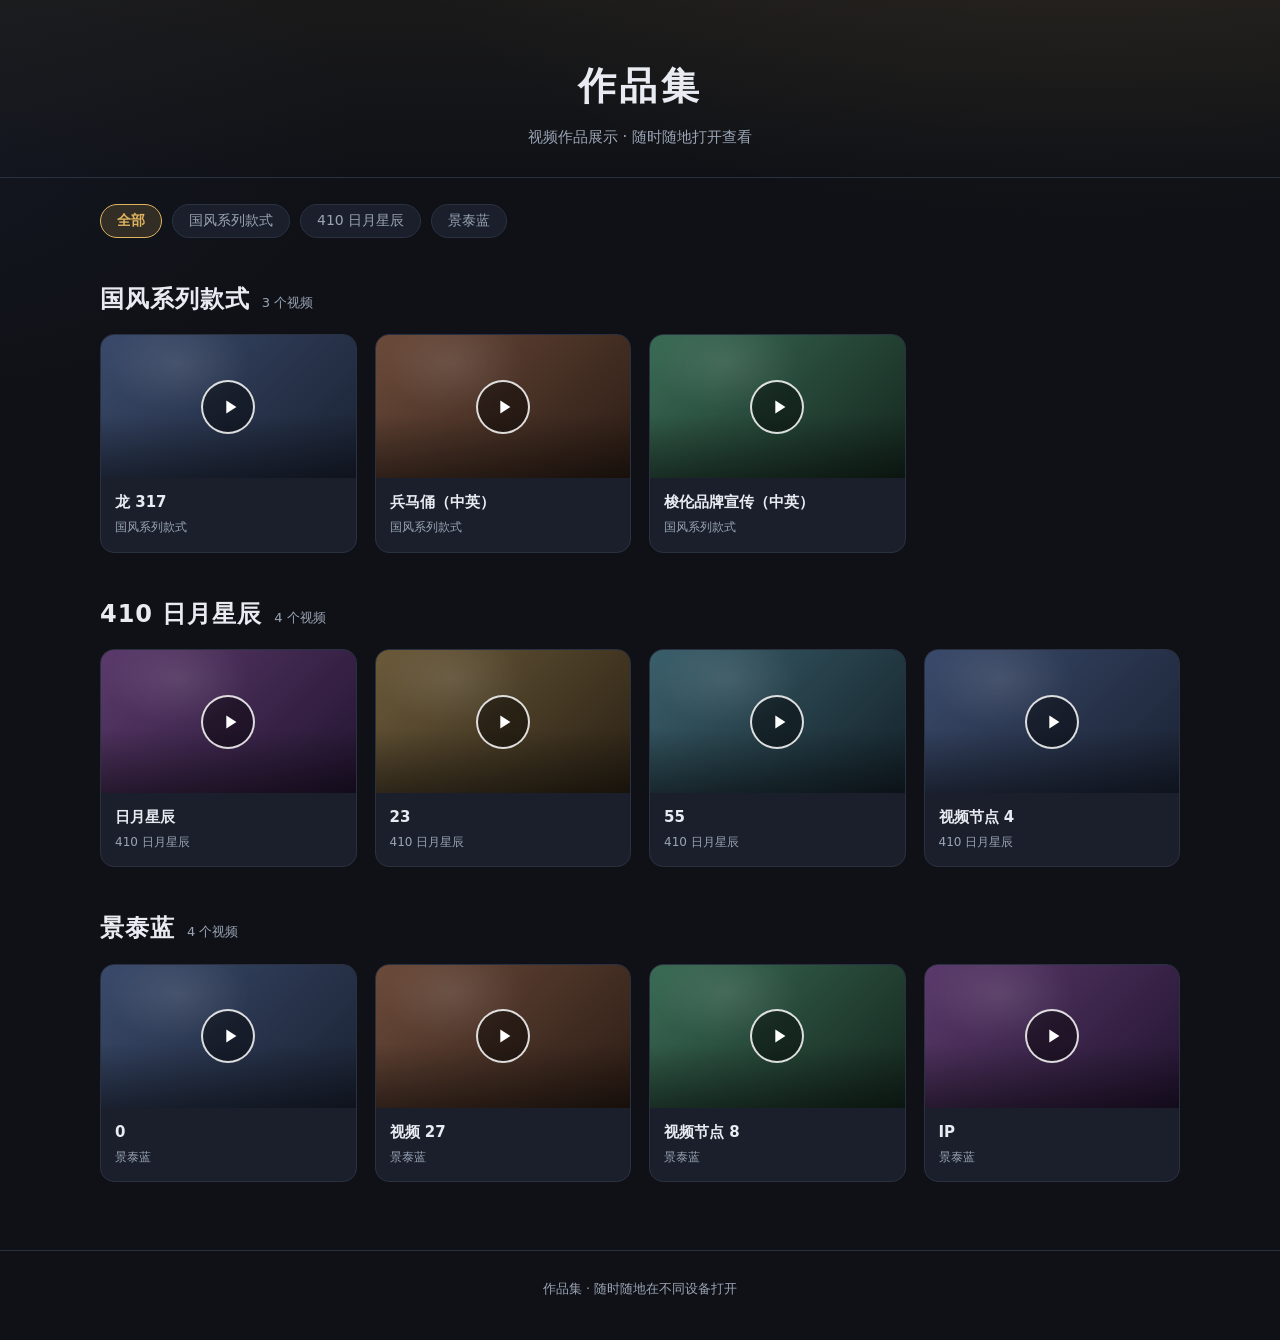
==== index.html @ d2e2b77e "初始化视频作品集网站：GitHub Pages + 腾讯云 COS 直链" ====
<!DOCTYPE html>
<html lang="zh-CN">
<head>
  <meta charset="UTF-8">
  <meta name="viewport" content="width=device-width, initial-scale=1.0">
  <title>作品集</title>
  <meta name="description" content="视频作品集，随时随地在不同设备打开查看">
  <link rel="stylesheet" href="css/style.css">
</head>
<body>
  <header class="site-header">
    <div class="container">
      <h1 class="site-title" id="site-title">作品集</h1>
      <p class="site-subtitle" id="site-subtitle">视频作品展示</p>
    </div>
  </header>

  <nav class="filter-bar" id="filter-bar" aria-label="项目筛选"></nav>

  <main class="container" id="app">
    <p class="loading" id="loading">加载中…</p>
    <p class="error" id="error" hidden>数据加载失败，请稍后刷新重试。</p>
  </main>

  <footer class="site-footer">
    <div class="container">作品集 · 随时随地在不同设备打开</div>
  </footer>

  <div class="modal" id="video-modal" hidden>
    <div class="modal-backdrop" id="modal-backdrop"></div>
    <div class="modal-box" role="dialog" aria-modal="true" aria-label="视频播放">
      <button class="modal-close" id="modal-close" aria-label="关闭" type="button">&times;</button>
      <h2 class="modal-title" id="modal-title"></h2>
      <div class="modal-video-wrap">
        <video id="modal-video" controls playsinline preload="metadata"></video>
        <p class="modal-error" id="modal-error" hidden>视频加载失败，请检查链接或稍后重试。</p>
      </div>
    </div>
  </div>

  <script src="js/app.js"></script>
</body>
</html>
---- css/style.css ----
/* ===== 基础 ===== */
* { box-sizing: border-box; margin: 0; padding: 0; }

:root {
  --bg: #0f1116;
  --bg-soft: #151923;
  --card: #1a1f2b;
  --card-hover: #212838;
  --border: #2a3242;
  --text: #e8ebf1;
  --text-dim: #9aa4b5;
  --accent: #e0b45f;
  --accent-soft: rgba(224, 180, 95, 0.16);
  --radius: 14px;
  --shadow: 0 10px 30px rgba(0, 0, 0, 0.35);
}

html { -webkit-text-size-adjust: 100%; }

body {
  font-family: "PingFang SC", "Hiragino Sans GB", "Microsoft YaHei", "Segoe UI", system-ui, -apple-system, sans-serif;
  background:
    radial-gradient(1200px 600px at 85% -10%, rgba(224, 180, 95, 0.08), transparent 60%),
    radial-gradient(900px 500px at -10% 10%, rgba(90, 120, 200, 0.06), transparent 55%),
    var(--bg);
  color: var(--text);
  min-height: 100vh;
  line-height: 1.6;
}

.container { max-width: 1120px; margin: 0 auto; padding: 0 20px; }

/* ===== 头部 ===== */
.site-header {
  padding: 56px 0 28px;
  text-align: center;
  border-bottom: 1px solid var(--border);
  background: linear-gradient(180deg, rgba(224, 180, 95, 0.05), transparent);
}

.site-title {
  font-size: clamp(26px, 5vw, 38px);
  font-weight: 700;
  letter-spacing: 0.08em;
}

.site-subtitle {
  margin-top: 8px;
  color: var(--text-dim);
  font-size: 15px;
}

/* ===== 筛选栏 ===== */
.filter-bar {
  max-width: 1120px;
  margin: 26px auto 8px;
  padding: 0 20px;
  display: flex;
  flex-wrap: wrap;
  gap: 10px;
}

.chip {
  appearance: none;
  border: 1px solid var(--border);
  background: var(--card);
  color: var(--text-dim);
  font-size: 14px;
  padding: 7px 16px;
  border-radius: 999px;
  cursor: pointer;
  transition: all 0.18s ease;
  font-family: inherit;
}

.chip:hover { border-color: var(--accent); color: var(--text); }

.chip.active {
  background: var(--accent-soft);
  border-color: var(--accent);
  color: var(--accent);
  font-weight: 600;
}

/* ===== 项目区块 ===== */
.project-section { padding: 34px 0 8px; }

.project-head {
  display: flex;
  align-items: baseline;
  gap: 12px;
  margin-bottom: 16px;
}

.project-name {
  font-size: clamp(19px, 3.4vw, 24px);
  font-weight: 700;
  letter-spacing: 0.04em;
}

.project-count { color: var(--text-dim); font-size: 13px; }

/* ===== 视频卡片网格 ===== */
.video-grid {
  display: grid;
  grid-template-columns: repeat(auto-fill, minmax(240px, 1fr));
  gap: 18px;
}

.video-card {
  background: var(--card);
  border: 1px solid var(--border);
  border-radius: var(--radius);
  overflow: hidden;
  cursor: pointer;
  transition: transform 0.18s ease, border-color 0.18s ease, box-shadow 0.18s ease;
}

.video-card:hover {
  transform: translateY(-4px);
  border-color: var(--accent);
  box-shadow: var(--shadow);
}

.video-thumb {
  position: relative;
  aspect-ratio: 16 / 9;
  display: flex;
  align-items: center;
  justify-content: center;
  background:
    radial-gradient(120px 80px at 30% 20%, rgba(255, 255, 255, 0.10), transparent 60%),
    linear-gradient(135deg, var(--grad-a, #263044), var(--grad-b, #141926));
  overflow: hidden;
}

.video-thumb::after {
  content: "";
  position: absolute;
  inset: 0;
  background: linear-gradient(180deg, transparent 55%, rgba(0, 0, 0, 0.45));
}

.play-icon {
  width: 54px;
  height: 54px;
  border-radius: 50%;
  background: rgba(0, 0, 0, 0.45);
  border: 2px solid rgba(255, 255, 255, 0.85);
  display: flex;
  align-items: center;
  justify-content: center;
  transition: transform 0.18s ease, background 0.18s ease;
  z-index: 1;
}

.video-card:hover .play-icon {
  transform: scale(1.1);
  background: rgba(224, 180, 95, 0.85);
  border-color: var(--accent);
}

.play-icon svg { width: 22px; height: 22px; fill: #fff; margin-left: 3px; }

.video-meta { padding: 12px 14px 14px; }

.video-title {
  font-size: 15px;
  font-weight: 600;
  overflow: hidden;
  text-overflow: ellipsis;
  white-space: nowrap;
}

.video-project { color: var(--text-dim); font-size: 12px; margin-top: 4px; }

/* ===== 弹窗 ===== */
.modal {
  position: fixed;
  inset: 0;
  z-index: 100;
  display: flex;
  align-items: center;
  justify-content: center;
  padding: 24px;
}

.modal[hidden] { display: none; }

.modal-backdrop {
  position: absolute;
  inset: 0;
  background: rgba(8, 10, 14, 0.86);
  backdrop-filter: blur(4px);
  animation: fadeIn 0.2s ease;
}

.modal-box {
  position: relative;
  width: min(920px, 100%);
  max-height: 92vh;
  background: var(--bg-soft);
  border: 1px solid var(--border);
  border-radius: var(--radius);
  padding: 20px;
  box-shadow: var(--shadow);
  animation: popIn 0.22s ease;
}

.modal-title {
  font-size: 16px;
  font-weight: 600;
  padding-right: 40px;
  margin-bottom: 14px;
}

.modal-close {
  position: absolute;
  top: 14px;
  right: 16px;
  width: 34px;
  height: 34px;
  border-radius: 50%;
  border: none;
  background: rgba(255, 255, 255, 0.08);
  color: var(--text);
  font-size: 22px;
  line-height: 1;
  cursor: pointer;
  transition: background 0.18s ease;
}

.modal-close:hover { background: rgba(255, 255, 255, 0.18); }

.modal-video-wrap video {
  width: 100%;
  max-height: calc(92vh - 110px);
  border-radius: 10px;
  background: #000;
  display: block;
}

.modal-error {
  margin-top: 10px;
  color: #e58b8b;
  font-size: 13px;
}

/* ===== 页脚 / 状态 ===== */
.site-footer {
  margin-top: 60px;
  padding: 28px 0 40px;
  text-align: center;
  color: var(--text-dim);
  font-size: 13px;
  border-top: 1px solid var(--border);
}

.loading, .error { padding: 60px 0; text-align: center; color: var(--text-dim); }
.error { color: #e58b8b; }

@keyframes fadeIn { from { opacity: 0; } to { opacity: 1; } }
@keyframes popIn { from { opacity: 0; transform: translateY(10px) scale(0.98); } to { opacity: 1; transform: none; } }

/* ===== 移动端 ===== */
@media (max-width: 560px) {
  .container { padding: 0 14px; }
  .site-header { padding: 40px 0 22px; }
  .filter-bar { padding: 0 14px; gap: 8px; }
  .video-grid { grid-template-columns: repeat(auto-fill, minmax(150px, 1fr)); gap: 12px; }
  .play-icon { width: 44px; height: 44px; }
  .play-icon svg { width: 18px; height: 18px; }
  .modal { padding: 12px; }
  .modal-box { padding: 14px; }
}
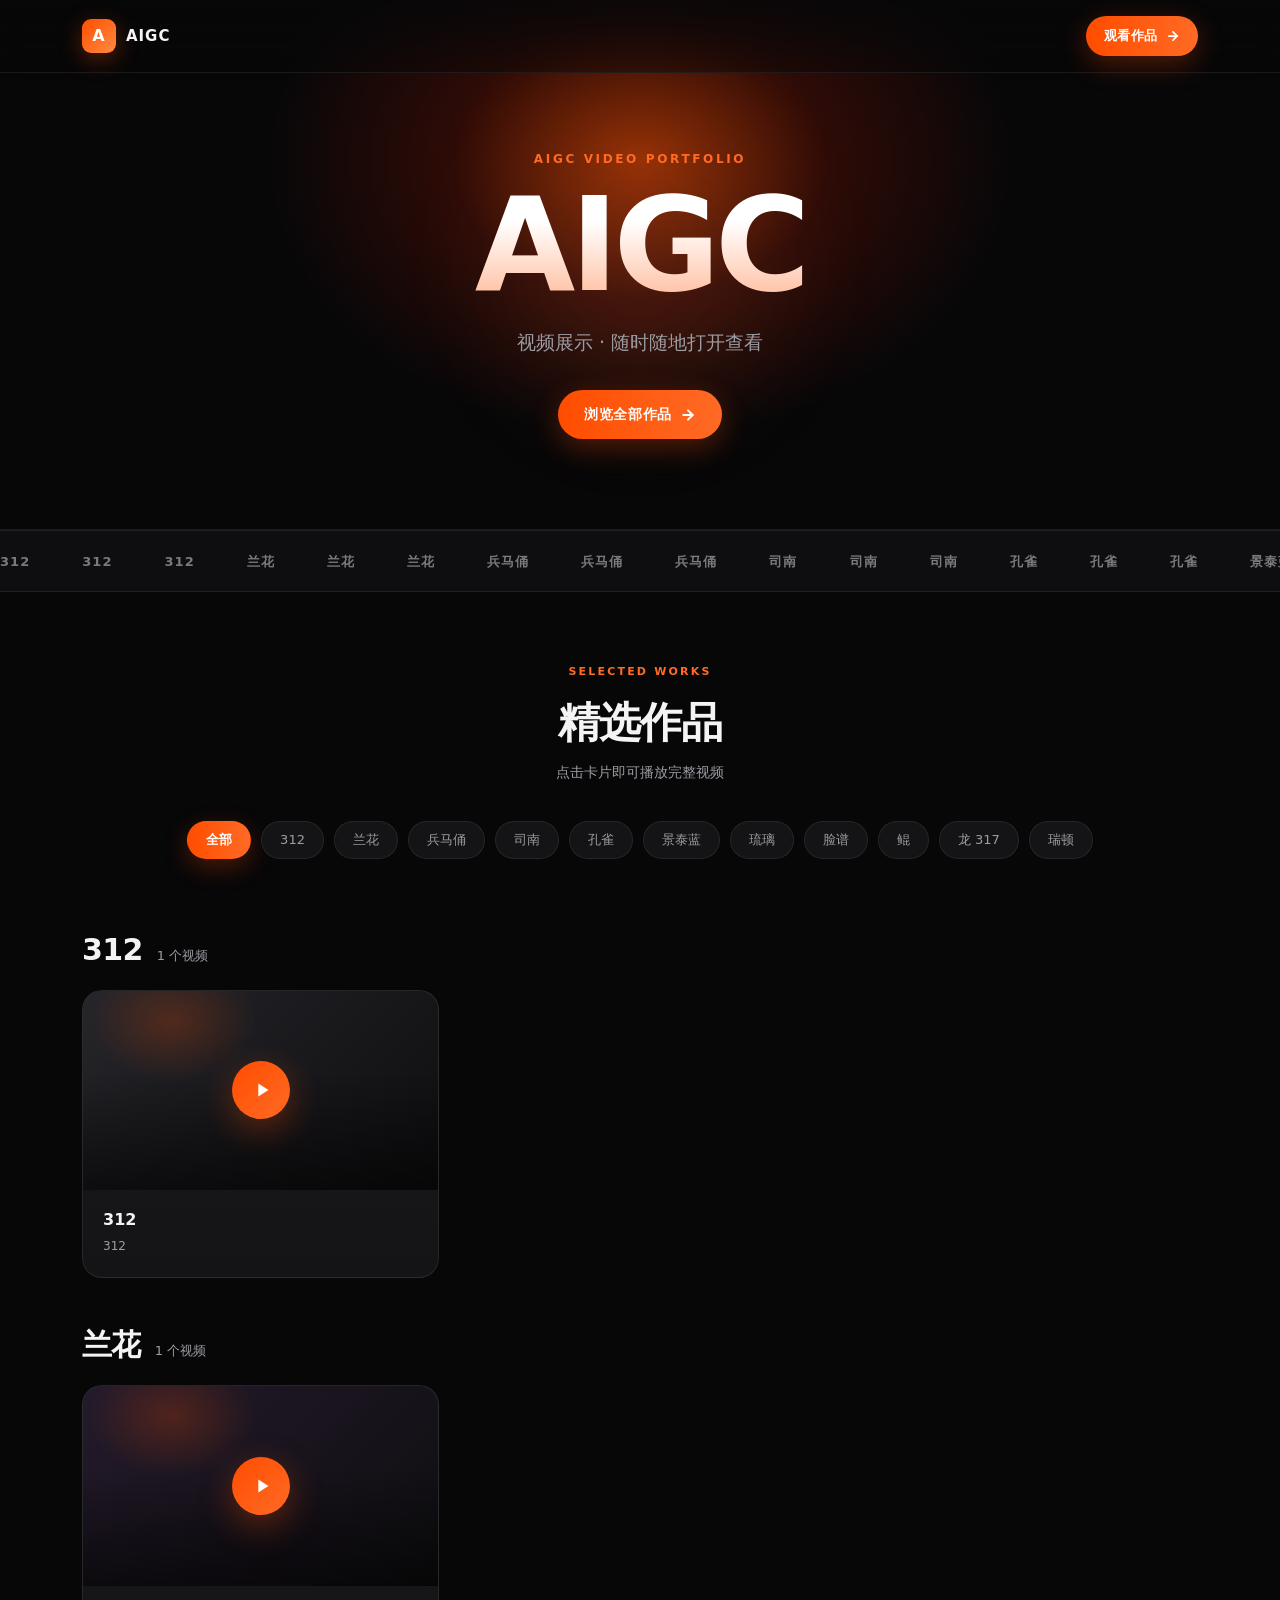
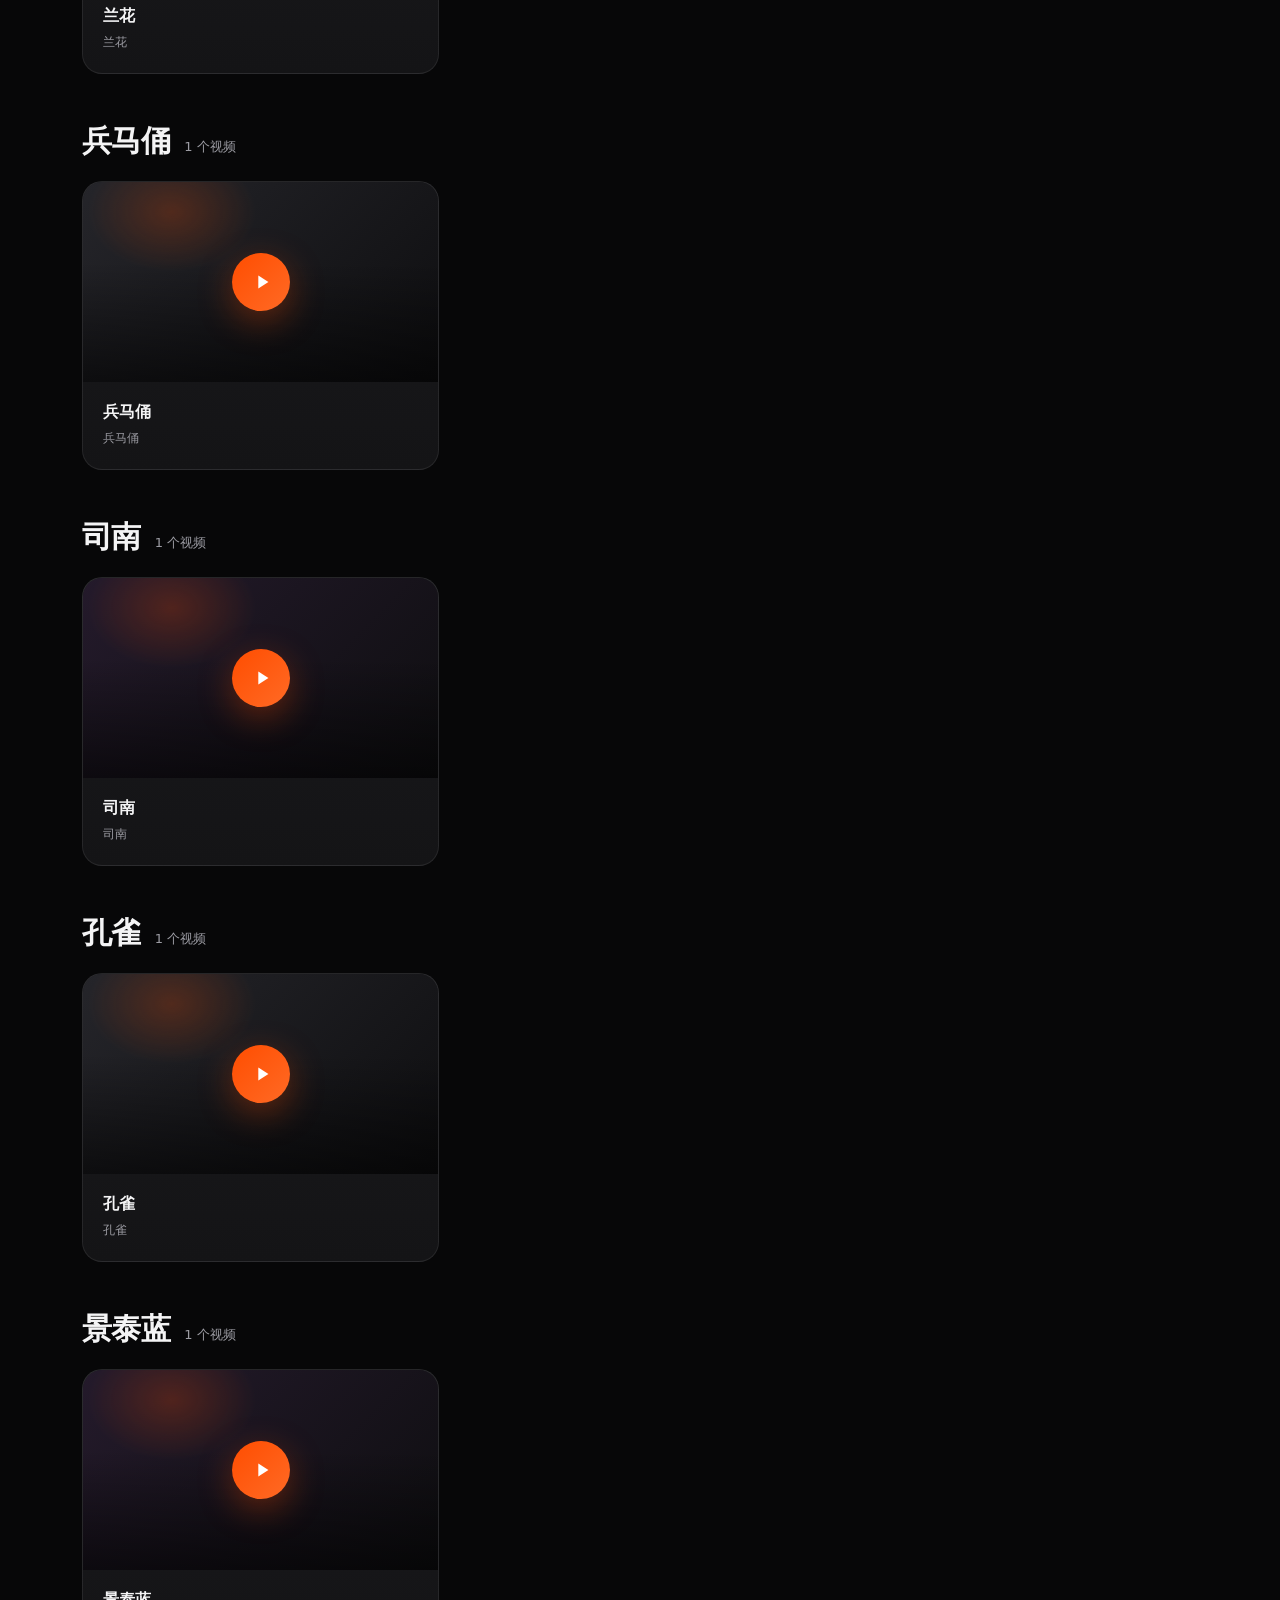
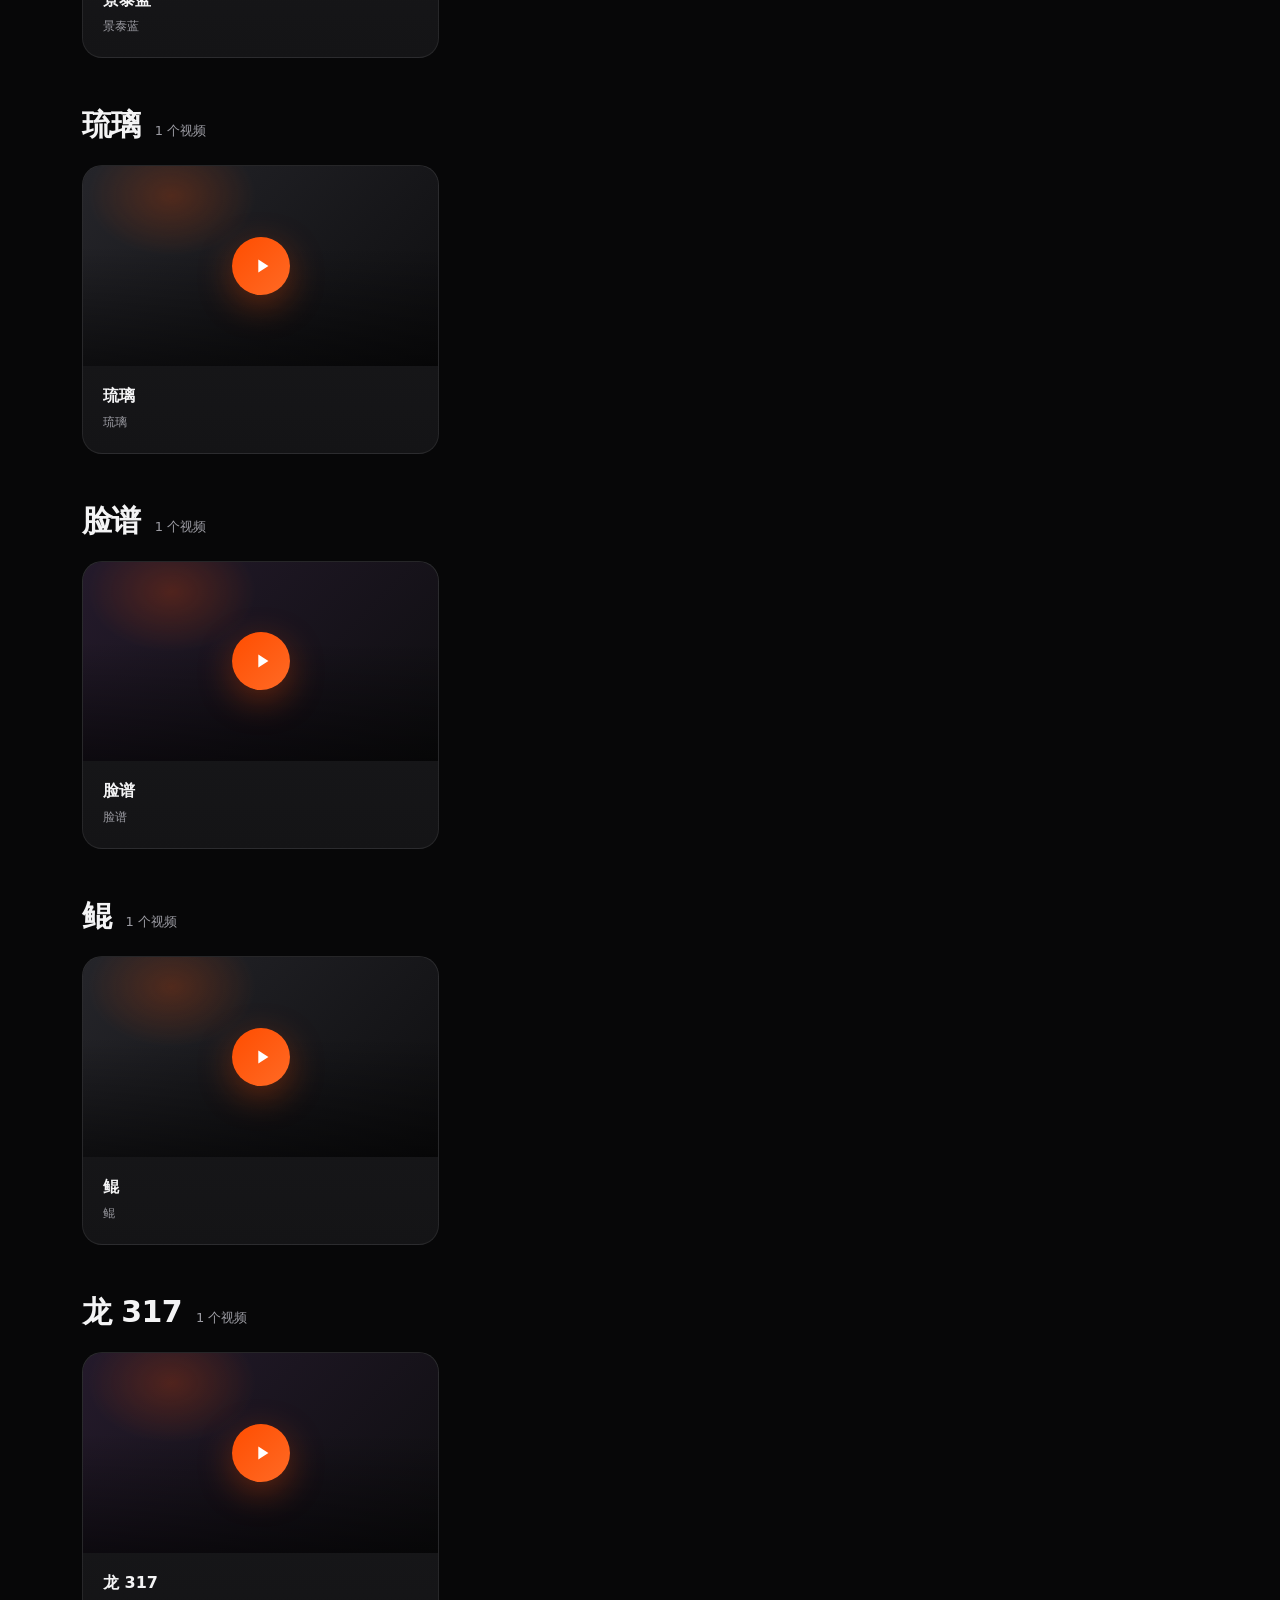
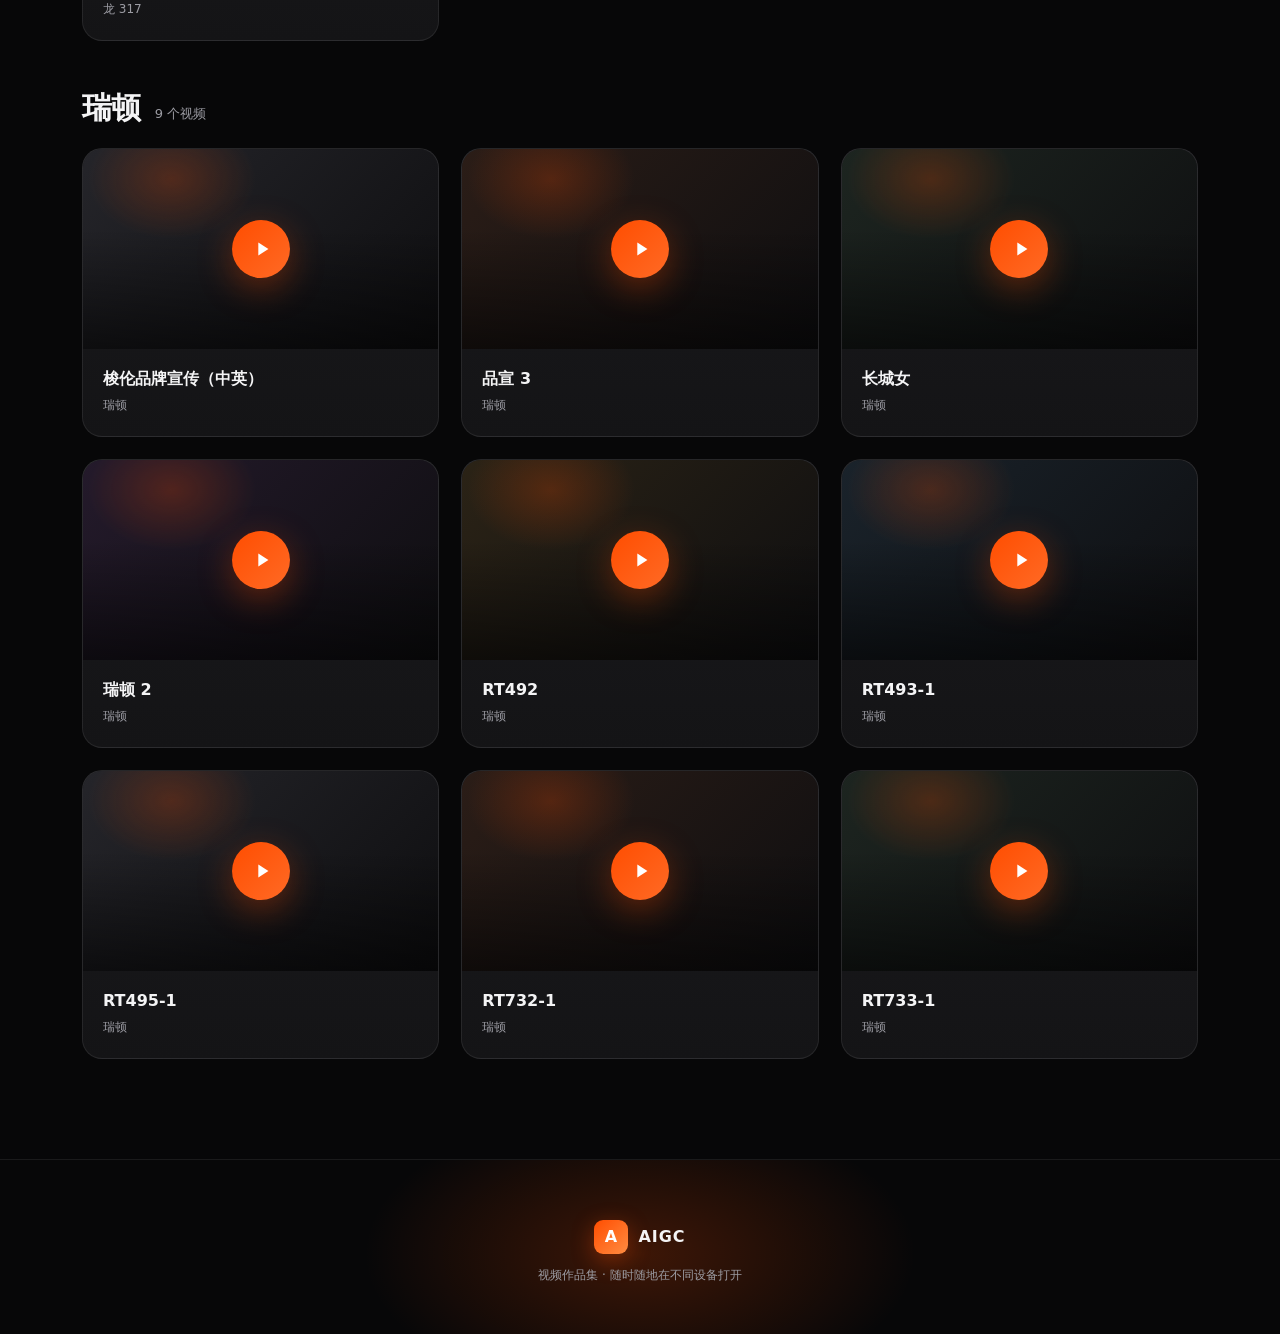
==== commit d8112dac: "视觉重做：深色+橙红渐变 Hero、跑马灯分类、橙色 CTA、大圆角卡片" ====
--- a/index.html
+++ b/index.html
@@ -3,29 +3,78 @@
 <head>
   <meta charset="UTF-8">
   <meta name="viewport" content="width=device-width, initial-scale=1.0">
-  <title>作品集</title>
-  <meta name="description" content="视频作品集，随时随地在不同设备打开查看">
+  <title>AIGC</title>
+  <meta name="description" content="AIGC 视频作品集">
   <link rel="stylesheet" href="css/style.css">
 </head>
 <body>
-  <header class="site-header">
-    <div class="container">
-      <h1 class="site-title" id="site-title">作品集</h1>
-      <p class="site-subtitle" id="site-subtitle">视频作品展示</p>
+  <!-- 顶部导航 -->
+  <header class="topbar">
+    <div class="topbar-inner">
+      <a href="#" class="logo">
+        <span class="logo-mark">A</span>
+        <span class="logo-text">AIGC</span>
+      </a>
+      <a href="#works" class="cta-pill">
+        观看作品
+        <svg width="14" height="14" viewBox="0 0 24 24" fill="none" stroke="currentColor" stroke-width="3" stroke-linecap="round" stroke-linejoin="round"><path d="M5 12h14"/><path d="m12 5 7 7-7 7"/></svg>
+      </a>
     </div>
   </header>
 
-  <nav class="filter-bar" id="filter-bar" aria-label="项目筛选"></nav>
+  <!-- Hero 区域 -->
+  <section class="hero">
+    <div class="hero-glow"></div>
+    <div class="hero-orb"></div>
+    <div class="container hero-content">
+      <p class="hero-eyebrow">AIGC VIDEO PORTFOLIO</p>
+      <h1 class="hero-title" id="site-title">AIGC</h1>
+      <p class="hero-subtitle" id="site-subtitle">视频展示 · 随时随地打开查看</p>
+      <div class="hero-cta-row">
+        <a href="#works" class="cta-primary">
+          浏览全部作品
+          <svg width="16" height="16" viewBox="0 0 24 24" fill="none" stroke="currentColor" stroke-width="3" stroke-linecap="round" stroke-linejoin="round"><path d="M5 12h14"/><path d="m12 5 7 7-7 7"/></svg>
+        </a>
+      </div>
+    </div>
+  </section>
 
-  <main class="container" id="app">
-    <p class="loading" id="loading">加载中…</p>
-    <p class="error" id="error" hidden>数据加载失败，请稍后刷新重试。</p>
+  <!-- 跑马灯分类条 -->
+  <div class="marquee-wrap" aria-hidden="true">
+    <div class="marquee" id="marquee"></div>
+  </div>
+
+  <!-- 主内容 -->
+  <main id="works" class="main-content">
+    <div class="section-head">
+      <div class="container">
+        <p class="section-eyebrow">SELECTED WORKS</p>
+        <h2 class="section-title">精选作品</h2>
+        <p class="section-desc">点击卡片即可播放完整视频</p>
+      </div>
+    </div>
+
+    <nav class="filter-bar" id="filter-bar" aria-label="项目筛选"></nav>
+
+    <div class="container" id="app">
+      <p class="loading" id="loading">加载中…</p>
+      <p class="error" id="error" hidden>数据加载失败，请稍后刷新重试。</p>
+    </div>
   </main>
 
+  <!-- 页脚 -->
   <footer class="site-footer">
-    <div class="container">作品集 · 随时随地在不同设备打开</div>
+    <div class="footer-glow"></div>
+    <div class="container footer-inner">
+      <div class="footer-brand">
+        <span class="logo-mark">A</span>
+        <span>AIGC</span>
+      </div>
+      <p class="footer-copy">视频作品集 · 随时随地在不同设备打开</p>
+    </div>
   </footer>
 
+  <!-- 视频弹窗 -->
   <div class="modal" id="video-modal" hidden>
     <div class="modal-backdrop" id="modal-backdrop"></div>
     <div class="modal-box" role="dialog" aria-modal="true" aria-label="视频播放">
--- a/css/style.css
+++ b/css/style.css
@@ -1,125 +1,341 @@
-/* ===== 基础 ===== */
+/* ===== 基础 / Reset ===== */
 * { box-sizing: border-box; margin: 0; padding: 0; }
 
 :root {
-  --bg: #0f1116;
-  --bg-soft: #151923;
-  --card: #1a1f2b;
-  --card-hover: #212838;
-  --border: #2a3242;
-  --text: #e8ebf1;
-  --text-dim: #9aa4b5;
-  --accent: #e0b45f;
-  --accent-soft: rgba(224, 180, 95, 0.16);
-  --radius: 14px;
-  --shadow: 0 10px 30px rgba(0, 0, 0, 0.35);
-}
-
-html { -webkit-text-size-adjust: 100%; }
+  --bg: #070708;
+  --bg-soft: #0e0e10;
+  --surface: #141416;
+  --surface-2: #1a1a1d;
+  --border: rgba(255, 255, 255, 0.08);
+  --text: #f4f4f5;
+  --text-dim: #9c9ca3;
+  --accent: #ff4d00;
+  --accent-soft: #ff6a25;
+  --accent-glow: rgba(255, 77, 0, 0.35);
+  --radius: 20px;
+  --radius-sm: 12px;
+  --shadow: 0 28px 70px rgba(0, 0, 0, 0.55);
+}
+
+html { scroll-behavior: smooth; -webkit-text-size-adjust: 100%; }
 
 body {
-  font-family: "PingFang SC", "Hiragino Sans GB", "Microsoft YaHei", "Segoe UI", system-ui, -apple-system, sans-serif;
-  background:
-    radial-gradient(1200px 600px at 85% -10%, rgba(224, 180, 95, 0.08), transparent 60%),
-    radial-gradient(900px 500px at -10% 10%, rgba(90, 120, 200, 0.06), transparent 55%),
-    var(--bg);
+  font-family: "PingFang SC", "Hiragino Sans GB", "Microsoft YaHei", "Inter", "Segoe UI", system-ui, -apple-system, sans-serif;
+  background: var(--bg);
   color: var(--text);
   min-height: 100vh;
-  line-height: 1.6;
-}
-
-.container { max-width: 1120px; margin: 0 auto; padding: 0 20px; }
-
-/* ===== 头部 ===== */
-.site-header {
-  padding: 56px 0 28px;
+  line-height: 1.5;
+  overflow-x: hidden;
+}
+
+.container { max-width: 1160px; margin: 0 auto; padding: 0 22px; }
+
+/* ===== 顶部导航 ===== */
+.topbar {
+  position: fixed;
+  inset: 0 0 auto 0;
+  z-index: 90;
+  padding: 16px 0;
+  backdrop-filter: blur(14px);
+  background: linear-gradient(180deg, rgba(7,7,8,0.85), rgba(7,7,8,0.4));
+  border-bottom: 1px solid var(--border);
+}
+
+.topbar-inner {
+  max-width: 1160px;
+  margin: 0 auto;
+  padding: 0 22px;
+  display: flex;
+  align-items: center;
+  justify-content: space-between;
+}
+
+.logo {
+  display: inline-flex;
+  align-items: center;
+  gap: 10px;
+  text-decoration: none;
+  color: var(--text);
+  font-weight: 700;
+  letter-spacing: 0.06em;
+}
+
+.logo-mark {
+  width: 34px;
+  height: 34px;
+  border-radius: 9px;
+  display: grid;
+  place-items: center;
+  background: linear-gradient(135deg, var(--accent), #ff8c42);
+  color: #fff;
+  font-weight: 800;
+  font-size: 16px;
+  box-shadow: 0 6px 22px rgba(255, 77, 0, 0.35);
+}
+
+.logo-text { font-size: 15px; }
+
+.cta-pill,
+.cta-primary {
+  display: inline-flex;
+  align-items: center;
+  gap: 8px;
+  padding: 10px 18px;
+  border-radius: 999px;
+  background: linear-gradient(90deg, var(--accent), var(--accent-soft));
+  color: #fff;
+  font-size: 13px;
+  font-weight: 700;
+  text-decoration: none;
+  letter-spacing: 0.04em;
+  box-shadow: 0 8px 28px rgba(255, 77, 0, 0.3);
+  transition: transform 0.2s ease, box-shadow 0.2s ease;
+}
+
+.cta-pill:hover,
+.cta-primary:hover {
+  transform: translateY(-2px);
+  box-shadow: 0 14px 38px rgba(255, 77, 0, 0.45);
+}
+
+.cta-primary {
+  padding: 14px 26px;
+  font-size: 14px;
+}
+
+/* ===== Hero ===== */
+.hero {
+  position: relative;
+  padding: 150px 0 90px;
   text-align: center;
+  overflow: hidden;
   border-bottom: 1px solid var(--border);
-  background: linear-gradient(180deg, rgba(224, 180, 95, 0.05), transparent);
-}
-
-.site-title {
-  font-size: clamp(26px, 5vw, 38px);
-  font-weight: 700;
+}
+
+.hero-glow {
+  position: absolute;
+  top: -120px;
+  left: 50%;
+  transform: translateX(-50%);
+  width: 760px;
+  height: 560px;
+  background: radial-gradient(ellipse at center, rgba(255, 77, 0, 0.55) 0%, rgba(220, 30, 0, 0.18) 35%, transparent 70%);
+  pointer-events: none;
+  z-index: 0;
+}
+
+.hero-orb {
+  position: absolute;
+  top: 50%;
+  left: 50%;
+  transform: translate(-50%, -50%);
+  width: 420px;
+  height: 420px;
+  border-radius: 50%;
+  background: radial-gradient(circle, rgba(255, 110, 50, 0.16), transparent 65%);
+  filter: blur(40px);
+  pointer-events: none;
+  z-index: 0;
+}
+
+.hero-content {
+  position: relative;
+  z-index: 1;
+}
+
+.hero-eyebrow {
+  color: var(--accent-soft);
+  font-size: 12px;
+  font-weight: 700;
+  letter-spacing: 0.22em;
+  margin-bottom: 16px;
+}
+
+.hero-title {
+  font-size: clamp(64px, 14vw, 130px);
+  font-weight: 900;
+  line-height: 0.95;
+  letter-spacing: -0.04em;
+  background: linear-gradient(180deg, #fff 30%, #ffb896 100%);
+  -webkit-background-clip: text;
+  background-clip: text;
+  color: transparent;
+  margin-bottom: 20px;
+}
+
+.hero-subtitle {
+  color: var(--text-dim);
+  font-size: clamp(15px, 2.6vw, 19px);
+  margin-bottom: 34px;
+}
+
+.hero-cta-row {
+  display: flex;
+  justify-content: center;
+  gap: 14px;
+}
+
+/* ===== 跑马灯 ===== */
+.marquee-wrap {
+  border-top: 1px solid var(--border);
+  border-bottom: 1px solid var(--border);
+  background: var(--bg-soft);
+  padding: 18px 0;
+  overflow: hidden;
+  white-space: nowrap;
+}
+
+.marquee {
+  display: inline-flex;
+  gap: 52px;
+  animation: marquee 26s linear infinite;
+  will-change: transform;
+}
+
+.marquee span {
+  color: rgba(255, 255, 255, 0.45);
+  font-size: 13px;
+  font-weight: 600;
   letter-spacing: 0.08em;
-}
-
-.site-subtitle {
-  margin-top: 8px;
+  text-transform: uppercase;
+}
+
+@keyframes marquee {
+  from { transform: translateX(0); }
+  to { transform: translateX(-50%); }
+}
+
+/* ===== 主内容区 ===== */
+.main-content {
+  padding: 72px 0 0;
+}
+
+.section-head {
+  text-align: center;
+  margin-bottom: 38px;
+}
+
+.section-eyebrow {
+  color: var(--accent-soft);
+  font-size: 11px;
+  font-weight: 700;
+  letter-spacing: 0.2em;
+  margin-bottom: 10px;
+}
+
+.section-title {
+  font-size: clamp(28px, 5vw, 42px);
+  font-weight: 800;
+  letter-spacing: -0.02em;
+  margin-bottom: 8px;
+}
+
+.section-desc {
   color: var(--text-dim);
-  font-size: 15px;
+  font-size: 14px;
 }
 
 /* ===== 筛选栏 ===== */
 .filter-bar {
-  max-width: 1120px;
-  margin: 26px auto 8px;
-  padding: 0 20px;
+  max-width: 1160px;
+  margin: 0 auto 34px;
+  padding: 0 22px;
   display: flex;
   flex-wrap: wrap;
   gap: 10px;
+  justify-content: center;
 }
 
 .chip {
   appearance: none;
   border: 1px solid var(--border);
-  background: var(--card);
+  background: var(--surface);
   color: var(--text-dim);
-  font-size: 14px;
-  padding: 7px 16px;
+  font-size: 13px;
+  padding: 9px 18px;
   border-radius: 999px;
   cursor: pointer;
   transition: all 0.18s ease;
   font-family: inherit;
 }
 
-.chip:hover { border-color: var(--accent); color: var(--text); }
+.chip:hover {
+  border-color: rgba(255, 77, 0, 0.45);
+  color: var(--text);
+  background: rgba(255, 77, 0, 0.08);
+}
 
 .chip.active {
-  background: var(--accent-soft);
-  border-color: var(--accent);
-  color: var(--accent);
-  font-weight: 600;
+  background: linear-gradient(90deg, var(--accent), var(--accent-soft));
+  border-color: transparent;
+  color: #fff;
+  font-weight: 700;
+  box-shadow: 0 8px 24px rgba(255, 77, 0, 0.28);
 }
 
 /* ===== 项目区块 ===== */
-.project-section { padding: 34px 0 8px; }
+.project-section {
+  padding: 34px 0 10px;
+}
 
 .project-head {
   display: flex;
   align-items: baseline;
-  gap: 12px;
-  margin-bottom: 16px;
+  gap: 14px;
+  margin-bottom: 18px;
 }
 
 .project-name {
-  font-size: clamp(19px, 3.4vw, 24px);
-  font-weight: 700;
-  letter-spacing: 0.04em;
-}
-
-.project-count { color: var(--text-dim); font-size: 13px; }
+  font-size: clamp(22px, 4vw, 30px);
+  font-weight: 800;
+  letter-spacing: -0.02em;
+}
+
+.project-count {
+  color: var(--text-dim);
+  font-size: 13px;
+  font-weight: 500;
+}
 
 /* ===== 视频卡片网格 ===== */
 .video-grid {
   display: grid;
-  grid-template-columns: repeat(auto-fill, minmax(240px, 1fr));
-  gap: 18px;
+  grid-template-columns: repeat(auto-fill, minmax(280px, 1fr));
+  gap: 22px;
 }
 
 .video-card {
-  background: var(--card);
+  position: relative;
+  background: linear-gradient(180deg, var(--surface-2), var(--surface));
   border: 1px solid var(--border);
   border-radius: var(--radius);
   overflow: hidden;
   cursor: pointer;
-  transition: transform 0.18s ease, border-color 0.18s ease, box-shadow 0.18s ease;
+  transition: transform 0.22s ease, border-color 0.22s ease, box-shadow 0.22s ease;
+}
+
+.video-card::before {
+  content: "";
+  position: absolute;
+  inset: 0;
+  border-radius: var(--radius);
+  padding: 1px;
+  background: linear-gradient(135deg, rgba(255, 77, 0, 0.0), rgba(255, 77, 0, 0.0));
+  -webkit-mask: linear-gradient(#fff 0 0) content-box, linear-gradient(#fff 0 0);
+  -webkit-mask-composite: xor;
+  mask-composite: exclude;
+  pointer-events: none;
+  transition: background 0.22s ease;
 }
 
 .video-card:hover {
-  transform: translateY(-4px);
-  border-color: var(--accent);
-  box-shadow: var(--shadow);
+  transform: translateY(-6px);
+  border-color: rgba(255, 77, 0, 0.55);
+  box-shadow: var(--shadow), 0 0 50px rgba(255, 77, 0, 0.12);
+}
+
+.video-card:hover::before {
+  background: linear-gradient(135deg, rgba(255, 77, 0, 0.55), rgba(255, 100, 50, 0.08));
 }
 
 .video-thumb {
@@ -129,8 +345,8 @@
   align-items: center;
   justify-content: center;
   background:
-    radial-gradient(120px 80px at 30% 20%, rgba(255, 255, 255, 0.10), transparent 60%),
-    linear-gradient(135deg, var(--grad-a, #263044), var(--grad-b, #141926));
+    radial-gradient(140px 100px at 25% 15%, rgba(255, 77, 0, 0.22), transparent 60%),
+    linear-gradient(135deg, var(--grad-a, #222226), var(--grad-b, #0e0e10));
   overflow: hidden;
 }
 
@@ -138,41 +354,49 @@
   content: "";
   position: absolute;
   inset: 0;
-  background: linear-gradient(180deg, transparent 55%, rgba(0, 0, 0, 0.45));
+  background: linear-gradient(180deg, transparent 40%, rgba(0, 0, 0, 0.55));
 }
 
 .play-icon {
-  width: 54px;
-  height: 54px;
+  width: 58px;
+  height: 58px;
   border-radius: 50%;
-  background: rgba(0, 0, 0, 0.45);
-  border: 2px solid rgba(255, 255, 255, 0.85);
+  background: linear-gradient(135deg, var(--accent), var(--accent-soft));
   display: flex;
   align-items: center;
   justify-content: center;
-  transition: transform 0.18s ease, background 0.18s ease;
+  transition: transform 0.2s ease, box-shadow 0.2s ease;
   z-index: 1;
+  box-shadow: 0 10px 34px rgba(255, 77, 0, 0.35);
 }
 
 .video-card:hover .play-icon {
-  transform: scale(1.1);
-  background: rgba(224, 180, 95, 0.85);
-  border-color: var(--accent);
+  transform: scale(1.12);
+  box-shadow: 0 14px 46px rgba(255, 77, 0, 0.55);
 }
 
 .play-icon svg { width: 22px; height: 22px; fill: #fff; margin-left: 3px; }
 
-.video-meta { padding: 12px 14px 14px; }
+.video-meta {
+  padding: 18px 20px 22px;
+  position: relative;
+  z-index: 1;
+}
 
 .video-title {
-  font-size: 15px;
-  font-weight: 600;
+  font-size: 16px;
+  font-weight: 700;
   overflow: hidden;
   text-overflow: ellipsis;
   white-space: nowrap;
 }
 
-.video-project { color: var(--text-dim); font-size: 12px; margin-top: 4px; }
+.video-project {
+  color: var(--text-dim);
+  font-size: 12px;
+  margin-top: 5px;
+  font-weight: 500;
+}
 
 /* ===== 弹窗 ===== */
 .modal {
@@ -190,86 +414,124 @@
 .modal-backdrop {
   position: absolute;
   inset: 0;
-  background: rgba(8, 10, 14, 0.86);
-  backdrop-filter: blur(4px);
+  background: rgba(4, 4, 5, 0.9);
+  backdrop-filter: blur(6px);
   animation: fadeIn 0.2s ease;
 }
 
 .modal-box {
   position: relative;
-  width: min(920px, 100%);
+  width: min(960px, 100%);
   max-height: 92vh;
-  background: var(--bg-soft);
-  border: 1px solid var(--border);
+  background: var(--surface);
+  border: 1px solid rgba(255, 255, 255, 0.1);
   border-radius: var(--radius);
-  padding: 20px;
-  box-shadow: var(--shadow);
+  padding: 22px;
+  box-shadow: var(--shadow), 0 0 80px rgba(255, 77, 0, 0.12);
   animation: popIn 0.22s ease;
 }
 
 .modal-title {
-  font-size: 16px;
-  font-weight: 600;
-  padding-right: 40px;
-  margin-bottom: 14px;
+  font-size: 17px;
+  font-weight: 700;
+  padding-right: 42px;
+  margin-bottom: 16px;
 }
 
 .modal-close {
   position: absolute;
-  top: 14px;
-  right: 16px;
-  width: 34px;
-  height: 34px;
+  top: 16px;
+  right: 18px;
+  width: 36px;
+  height: 36px;
   border-radius: 50%;
   border: none;
   background: rgba(255, 255, 255, 0.08);
   color: var(--text);
-  font-size: 22px;
+  font-size: 24px;
   line-height: 1;
   cursor: pointer;
   transition: background 0.18s ease;
 }
 
-.modal-close:hover { background: rgba(255, 255, 255, 0.18); }
+.modal-close:hover { background: rgba(255, 77, 0, 0.25); }
 
 .modal-video-wrap video {
   width: 100%;
-  max-height: calc(92vh - 110px);
-  border-radius: 10px;
+  max-height: calc(92vh - 120px);
+  border-radius: var(--radius-sm);
   background: #000;
   display: block;
 }
 
 .modal-error {
-  margin-top: 10px;
-  color: #e58b8b;
+  margin-top: 12px;
+  color: #ff6b6b;
   font-size: 13px;
 }
 
-/* ===== 页脚 / 状态 ===== */
+/* ===== 页脚 ===== */
 .site-footer {
-  margin-top: 60px;
-  padding: 28px 0 40px;
+  position: relative;
+  margin-top: 90px;
+  padding: 60px 0 50px;
+  border-top: 1px solid var(--border);
+  overflow: hidden;
+}
+
+.footer-glow {
+  position: absolute;
+  bottom: -80px;
+  left: 50%;
+  transform: translateX(-50%);
+  width: 600px;
+  height: 320px;
+  background: radial-gradient(ellipse at center, rgba(255, 77, 0, 0.22) 0%, transparent 65%);
+  pointer-events: none;
+}
+
+.footer-inner {
+  position: relative;
+  z-index: 1;
+  display: flex;
+  flex-direction: column;
+  align-items: center;
+  gap: 12px;
   text-align: center;
+}
+
+.footer-brand {
+  display: inline-flex;
+  align-items: center;
+  gap: 10px;
+  font-weight: 700;
+  letter-spacing: 0.06em;
+}
+
+.footer-copy {
   color: var(--text-dim);
-  font-size: 13px;
-  border-top: 1px solid var(--border);
-}
-
-.loading, .error { padding: 60px 0; text-align: center; color: var(--text-dim); }
-.error { color: #e58b8b; }
+  font-size: 12px;
+}
+
+/* ===== 状态 / 工具类 ===== */
+.loading, .error { padding: 80px 0; text-align: center; color: var(--text-dim); }
+.error { color: #ff6b6b; }
 
 @keyframes fadeIn { from { opacity: 0; } to { opacity: 1; } }
 @keyframes popIn { from { opacity: 0; transform: translateY(10px) scale(0.98); } to { opacity: 1; transform: none; } }
 
 /* ===== 移动端 ===== */
-@media (max-width: 560px) {
-  .container { padding: 0 14px; }
-  .site-header { padding: 40px 0 22px; }
-  .filter-bar { padding: 0 14px; gap: 8px; }
-  .video-grid { grid-template-columns: repeat(auto-fill, minmax(150px, 1fr)); gap: 12px; }
-  .play-icon { width: 44px; height: 44px; }
+@media (max-width: 640px) {
+  .container, .topbar-inner { padding: 0 16px; }
+  .topbar { padding: 12px 0; }
+  .hero { padding: 120px 0 60px; }
+  .hero-title { letter-spacing: -0.02em; }
+  .hero-glow { width: 100%; height: 420px; }
+  .marquee span { font-size: 12px; }
+  .filter-bar { padding: 0 16px; }
+  .video-grid { grid-template-columns: 1fr; gap: 16px; }
+  .play-icon { width: 50px; height: 50px; }
   .play-icon svg { width: 18px; height: 18px; }
-  .modal { padding: 12px; }
-  .modal-box { padding: 14px; }
-}
+  .modal { padding: 14px; }
+  .modal-box { padding: 16px; }
+}
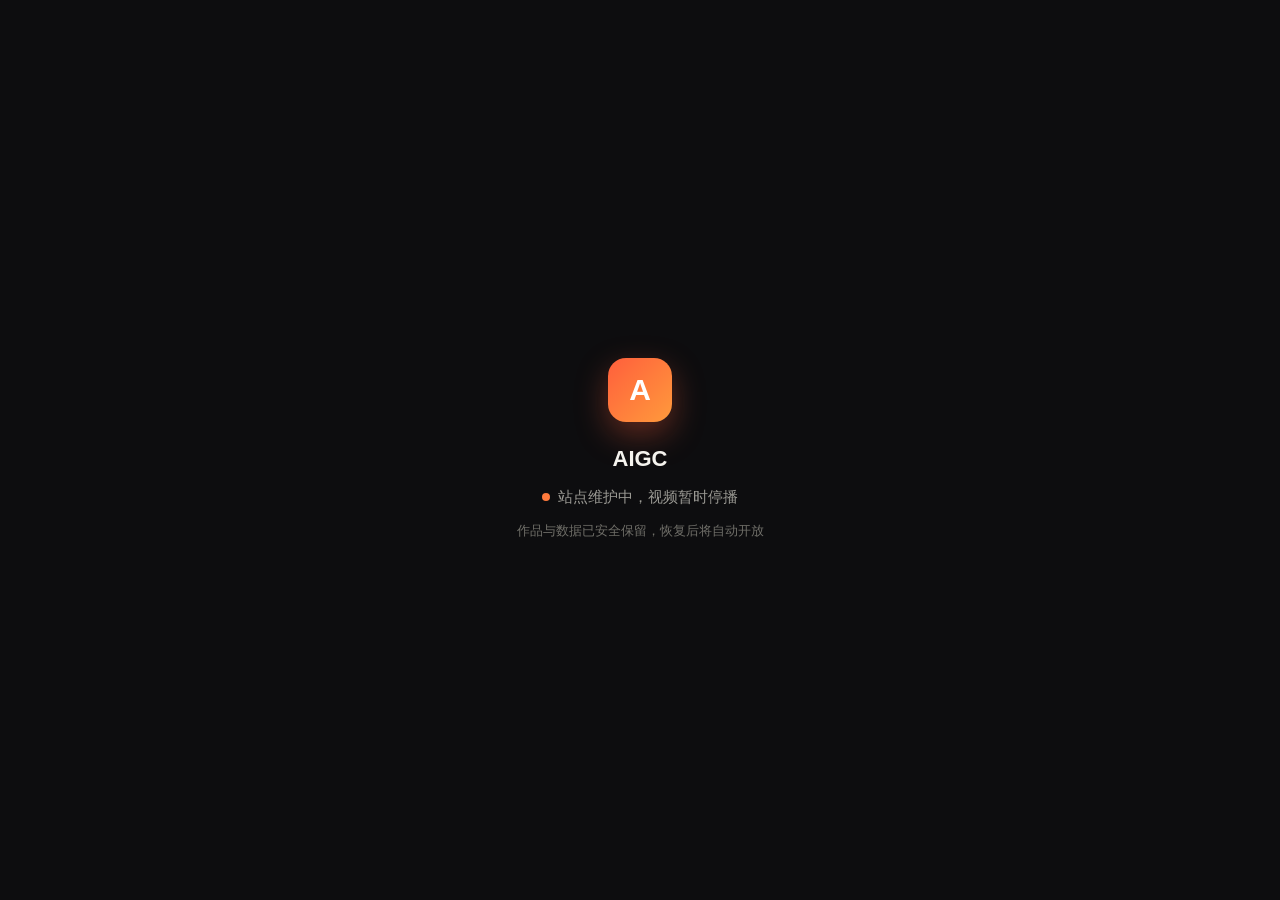
==== commit 03abdefc: "临时维护：暂停视频播放以停止 COS 流量计费" ====
--- a/index.html
+++ b/index.html
@@ -3,90 +3,47 @@
 <head>
   <meta charset="UTF-8">
   <meta name="viewport" content="width=device-width, initial-scale=1.0">
-  <title>AIGC</title>
-  <meta name="description" content="AIGC 视频作品集">
-  <link rel="stylesheet" href="css/style.css">
+  <title>AIGC · 维护中</title>
+  <meta name="robots" content="noindex">
+  <style>
+    :root { color-scheme: dark; }
+    * { box-sizing: border-box; margin: 0; padding: 0; }
+    html, body { height: 100%; }
+    body {
+      font-family: -apple-system, BlinkMacSystemFont, "Segoe UI", "PingFang SC", "Microsoft YaHei", sans-serif;
+      background: #0d0d0f;
+      color: #f5f3ee;
+      display: flex;
+      align-items: center;
+      justify-content: center;
+      min-height: 100vh;
+      padding: 24px;
+    }
+    .wrap { text-align: center; max-width: 420px; }
+    .mark {
+      width: 64px; height: 64px; margin: 0 auto 24px;
+      display: flex; align-items: center; justify-content: center;
+      border-radius: 18px;
+      font-size: 30px; font-weight: 800; color: #fff;
+      background: linear-gradient(135deg, #ff5f3c 0%, #ff9a3c 100%);
+      box-shadow: 0 12px 32px rgba(255, 95, 60, 0.35);
+    }
+    h1 { font-size: 22px; font-weight: 700; letter-spacing: 0; margin-bottom: 12px; }
+    p { font-size: 15px; line-height: 1.7; color: #9b9a94; }
+    .dot {
+      display: inline-block; width: 8px; height: 8px; border-radius: 50%;
+      background: #ff7a3c; margin-right: 8px; vertical-align: 1px;
+      animation: pulse 1.6s ease-in-out infinite;
+    }
+    @keyframes pulse { 0%, 100% { opacity: 1; } 50% { opacity: 0.35; } }
+  </style>
 </head>
 <body>
-  <!-- 顶部导航 -->
-  <header class="topbar">
-    <div class="topbar-inner">
-      <a href="#" class="logo">
-        <span class="logo-mark">A</span>
-        <span class="logo-text">AIGC</span>
-      </a>
-      <a href="#works" class="cta-pill">
-        观看作品
-        <svg width="14" height="14" viewBox="0 0 24 24" fill="none" stroke="currentColor" stroke-width="3" stroke-linecap="round" stroke-linejoin="round"><path d="M5 12h14"/><path d="m12 5 7 7-7 7"/></svg>
-      </a>
-    </div>
-  </header>
-
-  <!-- Hero 区域 -->
-  <section class="hero">
-    <div class="hero-glow"></div>
-    <div class="hero-orb"></div>
-    <div class="container hero-content">
-      <p class="hero-eyebrow">AIGC VIDEO PORTFOLIO</p>
-      <h1 class="hero-title" id="site-title">AIGC</h1>
-      <p class="hero-subtitle" id="site-subtitle">视频展示 · 随时随地打开查看</p>
-      <div class="hero-cta-row">
-        <a href="#works" class="cta-primary">
-          浏览全部作品
-          <svg width="16" height="16" viewBox="0 0 24 24" fill="none" stroke="currentColor" stroke-width="3" stroke-linecap="round" stroke-linejoin="round"><path d="M5 12h14"/><path d="m12 5 7 7-7 7"/></svg>
-        </a>
-      </div>
-    </div>
-  </section>
-
-  <!-- 跑马灯分类条 -->
-  <div class="marquee-wrap" aria-hidden="true">
-    <div class="marquee" id="marquee"></div>
+  <div class="wrap">
+    <div class="mark">A</div>
+    <h1>AIGC</h1>
+    <p><span class="dot"></span>站点维护中，视频暂时停播</p>
+    <p style="margin-top:10px; font-size:13px; color:#6f6e68;">作品与数据已安全保留，恢复后将自动开放</p>
   </div>
-
-  <!-- 主内容 -->
-  <main id="works" class="main-content">
-    <div class="section-head">
-      <div class="container">
-        <p class="section-eyebrow">SELECTED WORKS</p>
-        <h2 class="section-title">精选作品</h2>
-        <p class="section-desc">点击卡片即可播放完整视频</p>
-      </div>
-    </div>
-
-    <nav class="filter-bar" id="filter-bar" aria-label="项目筛选"></nav>
-
-    <div class="container" id="app">
-      <p class="loading" id="loading">加载中…</p>
-      <p class="error" id="error" hidden>数据加载失败，请稍后刷新重试。</p>
-    </div>
-  </main>
-
-  <!-- 页脚 -->
-  <footer class="site-footer">
-    <div class="footer-glow"></div>
-    <div class="container footer-inner">
-      <div class="footer-brand">
-        <span class="logo-mark">A</span>
-        <span>AIGC</span>
-      </div>
-      <p class="footer-copy">视频作品集 · 随时随地在不同设备打开</p>
-    </div>
-  </footer>
-
-  <!-- 视频弹窗 -->
-  <div class="modal" id="video-modal" hidden>
-    <div class="modal-backdrop" id="modal-backdrop"></div>
-    <div class="modal-box" role="dialog" aria-modal="true" aria-label="视频播放">
-      <button class="modal-close" id="modal-close" aria-label="关闭" type="button">&times;</button>
-      <h2 class="modal-title" id="modal-title"></h2>
-      <div class="modal-video-wrap">
-        <video id="modal-video" controls playsinline preload="metadata"></video>
-        <p class="modal-error" id="modal-error" hidden>视频加载失败，请检查链接或稍后重试。</p>
-      </div>
-    </div>
-  </div>
-
-  <script src="js/app.js"></script>
 </body>
-</html>
+</html>
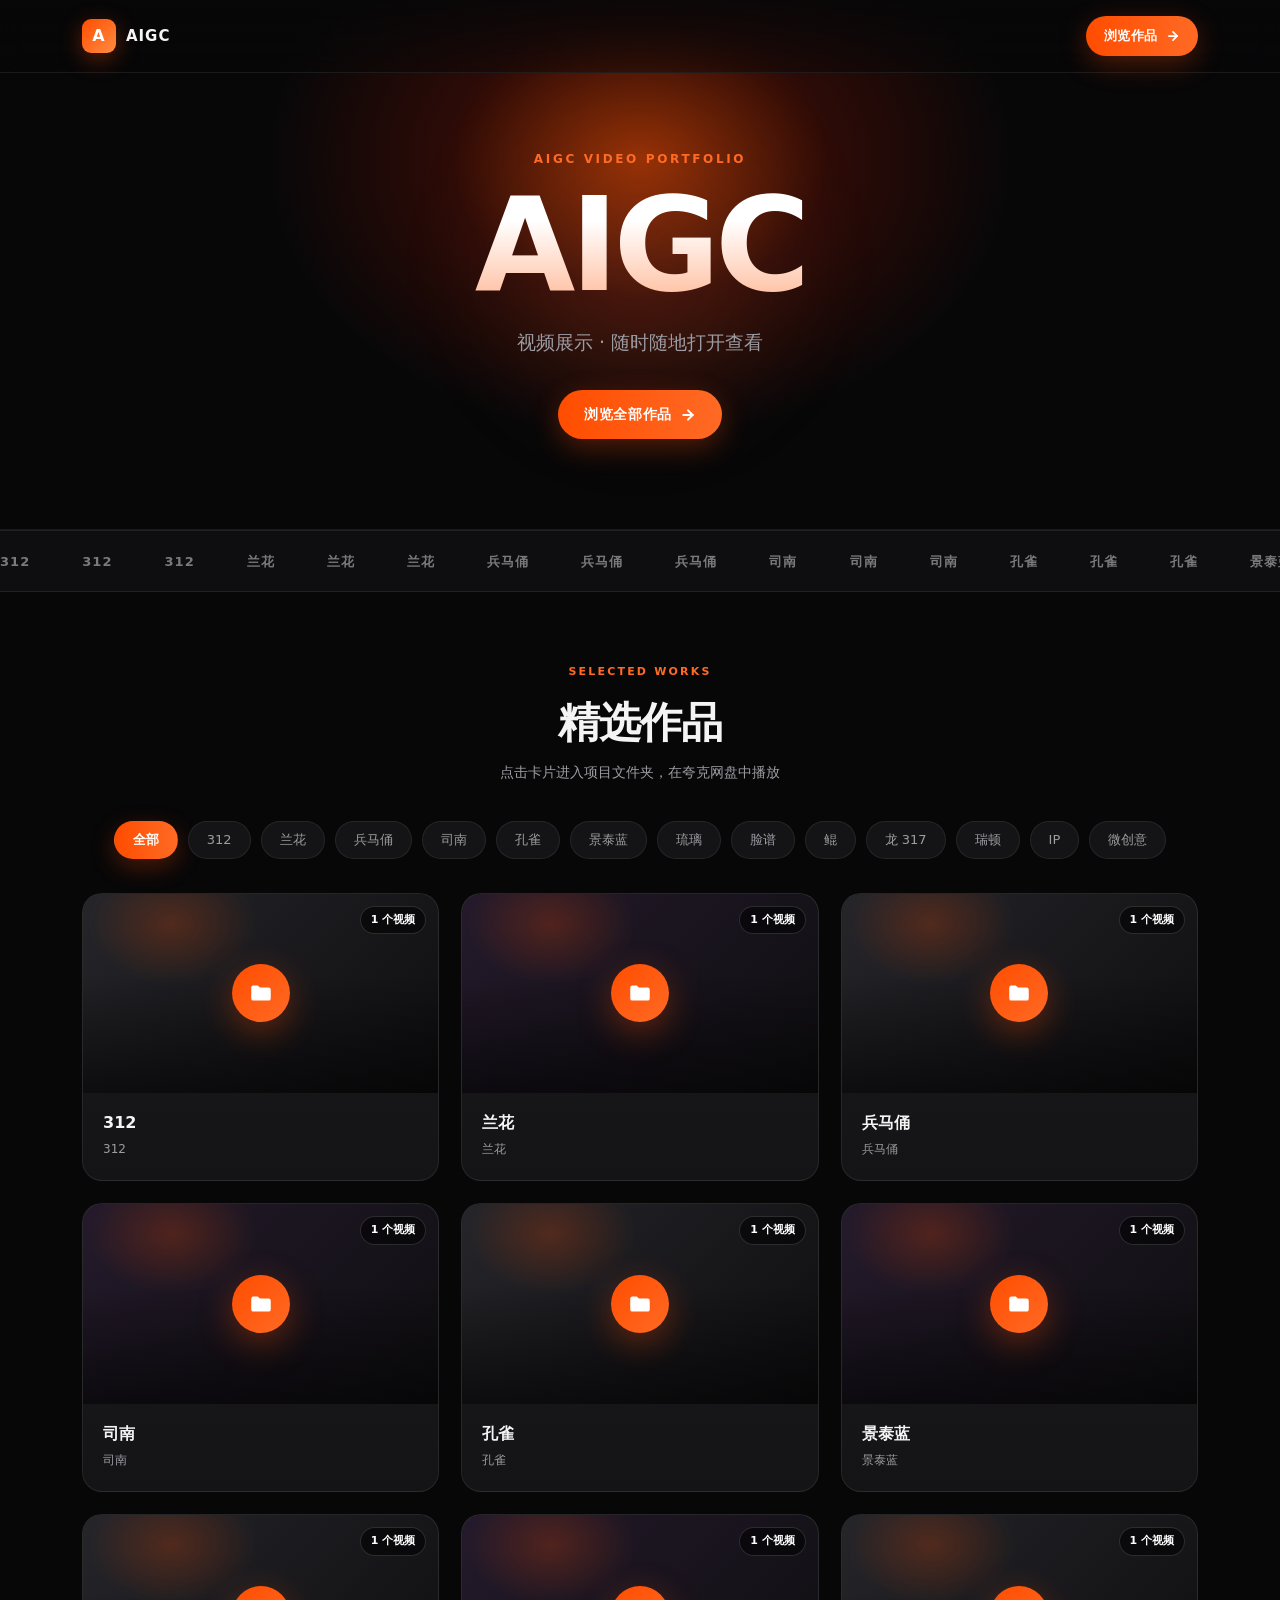
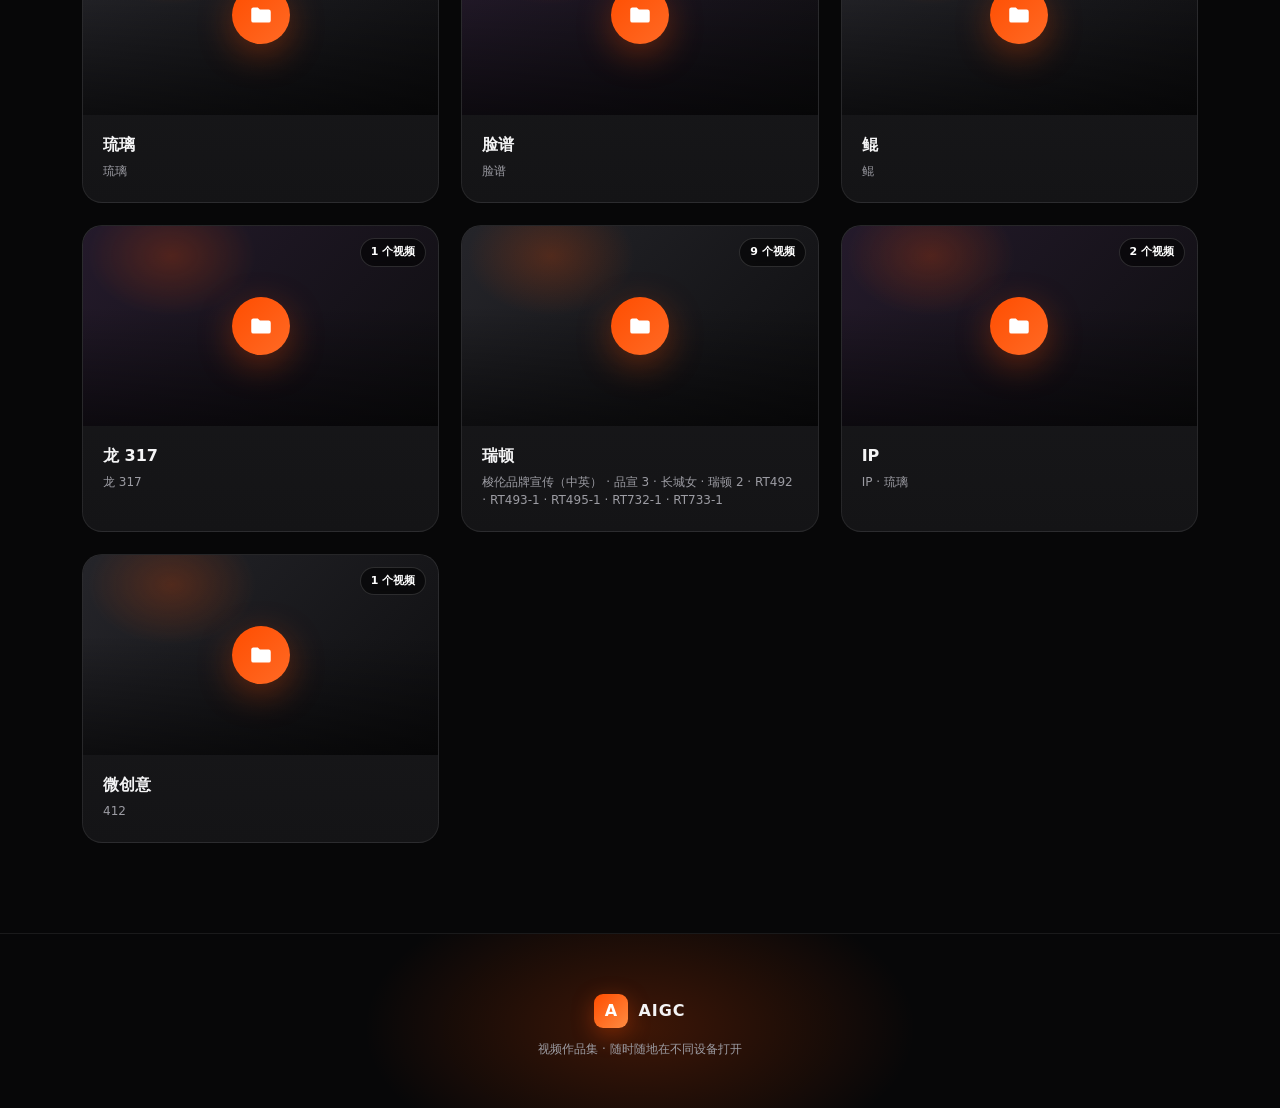
==== commit 2fbf5d1d: "切换为夸克网盘文件夹跳转模式，停用 COS 播放" ====
--- a/index.html
+++ b/index.html
@@ -3,47 +3,72 @@
 <head>
   <meta charset="UTF-8">
   <meta name="viewport" content="width=device-width, initial-scale=1.0">
-  <title>AIGC · 维护中</title>
-  <meta name="robots" content="noindex">
-  <style>
-    :root { color-scheme: dark; }
-    * { box-sizing: border-box; margin: 0; padding: 0; }
-    html, body { height: 100%; }
-    body {
-      font-family: -apple-system, BlinkMacSystemFont, "Segoe UI", "PingFang SC", "Microsoft YaHei", sans-serif;
-      background: #0d0d0f;
-      color: #f5f3ee;
-      display: flex;
-      align-items: center;
-      justify-content: center;
-      min-height: 100vh;
-      padding: 24px;
-    }
-    .wrap { text-align: center; max-width: 420px; }
-    .mark {
-      width: 64px; height: 64px; margin: 0 auto 24px;
-      display: flex; align-items: center; justify-content: center;
-      border-radius: 18px;
-      font-size: 30px; font-weight: 800; color: #fff;
-      background: linear-gradient(135deg, #ff5f3c 0%, #ff9a3c 100%);
-      box-shadow: 0 12px 32px rgba(255, 95, 60, 0.35);
-    }
-    h1 { font-size: 22px; font-weight: 700; letter-spacing: 0; margin-bottom: 12px; }
-    p { font-size: 15px; line-height: 1.7; color: #9b9a94; }
-    .dot {
-      display: inline-block; width: 8px; height: 8px; border-radius: 50%;
-      background: #ff7a3c; margin-right: 8px; vertical-align: 1px;
-      animation: pulse 1.6s ease-in-out infinite;
-    }
-    @keyframes pulse { 0%, 100% { opacity: 1; } 50% { opacity: 0.35; } }
-  </style>
+  <title>AIGC</title>
+  <meta name="description" content="AIGC 视频作品集">
+  <link rel="stylesheet" href="css/style.css">
 </head>
 <body>
-  <div class="wrap">
-    <div class="mark">A</div>
-    <h1>AIGC</h1>
-    <p><span class="dot"></span>站点维护中，视频暂时停播</p>
-    <p style="margin-top:10px; font-size:13px; color:#6f6e68;">作品与数据已安全保留，恢复后将自动开放</p>
+  <header class="topbar">
+    <div class="topbar-inner">
+      <a href="#" class="logo">
+        <span class="logo-mark">A</span>
+        <span class="logo-text">AIGC</span>
+      </a>
+      <a href="#works" class="cta-pill">
+        浏览作品
+        <svg width="14" height="14" viewBox="0 0 24 24" fill="none" stroke="currentColor" stroke-width="3" stroke-linecap="round" stroke-linejoin="round"><path d="M5 12h14"/><path d="m12 5 7 7-7 7"/></svg>
+      </a>
+    </div>
+  </header>
+
+  <section class="hero">
+    <div class="hero-glow"></div>
+    <div class="hero-orb"></div>
+    <div class="container hero-content">
+      <p class="hero-eyebrow">AIGC VIDEO PORTFOLIO</p>
+      <h1 class="hero-title" id="site-title">AIGC</h1>
+      <p class="hero-subtitle" id="site-subtitle">视频展示 · 随时随地打开查看</p>
+      <div class="hero-cta-row">
+        <a href="#works" class="cta-primary">
+          浏览全部作品
+          <svg width="16" height="16" viewBox="0 0 24 24" fill="none" stroke="currentColor" stroke-width="3" stroke-linecap="round" stroke-linejoin="round"><path d="M5 12h14"/><path d="m12 5 7 7-7 7"/></svg>
+        </a>
+      </div>
+    </div>
+  </section>
+
+  <div class="marquee-wrap" aria-hidden="true">
+    <div class="marquee" id="marquee"></div>
   </div>
+
+  <main id="works" class="main-content">
+    <div class="section-head">
+      <div class="container">
+        <p class="section-eyebrow">SELECTED WORKS</p>
+        <h2 class="section-title">精选作品</h2>
+        <p class="section-desc">点击卡片进入项目文件夹，在夸克网盘中播放</p>
+      </div>
+    </div>
+
+    <nav class="filter-bar" id="filter-bar" aria-label="项目筛选"></nav>
+
+    <div class="container" id="app">
+      <p class="loading" id="loading">加载中…</p>
+      <p class="error" id="error" hidden>数据加载失败，请稍后刷新重试。</p>
+    </div>
+  </main>
+
+  <footer class="site-footer">
+    <div class="footer-glow"></div>
+    <div class="container footer-inner">
+      <div class="footer-brand">
+        <span class="logo-mark">A</span>
+        <span>AIGC</span>
+      </div>
+      <p class="footer-copy">视频作品集 · 随时随地在不同设备打开</p>
+    </div>
+  </footer>
+
+  <script src="js/app.js"></script>
 </body>
 </html>
--- a/css/style.css
+++ b/css/style.css
@@ -0,0 +1,483 @@
+/* ===== 基础 / Reset ===== */
+* { box-sizing: border-box; margin: 0; padding: 0; }
+
+:root {
+  --bg: #070708;
+  --bg-soft: #0e0e10;
+  --surface: #141416;
+  --surface-2: #1a1a1d;
+  --border: rgba(255, 255, 255, 0.08);
+  --text: #f4f4f5;
+  --text-dim: #9c9ca3;
+  --accent: #ff4d00;
+  --accent-soft: #ff6a25;
+  --accent-glow: rgba(255, 77, 0, 0.35);
+  --radius: 20px;
+  --radius-sm: 12px;
+  --shadow: 0 28px 70px rgba(0, 0, 0, 0.55);
+}
+
+html { scroll-behavior: smooth; -webkit-text-size-adjust: 100%; }
+
+body {
+  font-family: "PingFang SC", "Hiragino Sans GB", "Microsoft YaHei", "Inter", "Segoe UI", system-ui, -apple-system, sans-serif;
+  background: var(--bg);
+  color: var(--text);
+  min-height: 100vh;
+  line-height: 1.5;
+  overflow-x: hidden;
+}
+
+.container { max-width: 1160px; margin: 0 auto; padding: 0 22px; }
+
+/* ===== 顶部导航 ===== */
+.topbar {
+  position: fixed;
+  inset: 0 0 auto 0;
+  z-index: 90;
+  padding: 16px 0;
+  backdrop-filter: blur(14px);
+  background: linear-gradient(180deg, rgba(7,7,8,0.85), rgba(7,7,8,0.4));
+  border-bottom: 1px solid var(--border);
+}
+
+.topbar-inner {
+  max-width: 1160px;
+  margin: 0 auto;
+  padding: 0 22px;
+  display: flex;
+  align-items: center;
+  justify-content: space-between;
+}
+
+.logo {
+  display: inline-flex;
+  align-items: center;
+  gap: 10px;
+  text-decoration: none;
+  color: var(--text);
+  font-weight: 700;
+  letter-spacing: 0.06em;
+}
+
+.logo-mark {
+  width: 34px;
+  height: 34px;
+  border-radius: 9px;
+  display: grid;
+  place-items: center;
+  background: linear-gradient(135deg, var(--accent), #ff8c42);
+  color: #fff;
+  font-weight: 800;
+  font-size: 16px;
+  box-shadow: 0 6px 22px rgba(255, 77, 0, 0.35);
+}
+
+.logo-text { font-size: 15px; }
+
+.cta-pill,
+.cta-primary {
+  display: inline-flex;
+  align-items: center;
+  gap: 8px;
+  padding: 10px 18px;
+  border-radius: 999px;
+  background: linear-gradient(90deg, var(--accent), var(--accent-soft));
+  color: #fff;
+  font-size: 13px;
+  font-weight: 700;
+  text-decoration: none;
+  letter-spacing: 0.04em;
+  box-shadow: 0 8px 28px rgba(255, 77, 0, 0.3);
+  transition: transform 0.2s ease, box-shadow 0.2s ease;
+}
+
+.cta-pill:hover,
+.cta-primary:hover {
+  transform: translateY(-2px);
+  box-shadow: 0 14px 38px rgba(255, 77, 0, 0.45);
+}
+
+.cta-primary {
+  padding: 14px 26px;
+  font-size: 14px;
+}
+
+/* ===== Hero ===== */
+.hero {
+  position: relative;
+  padding: 150px 0 90px;
+  text-align: center;
+  overflow: hidden;
+  border-bottom: 1px solid var(--border);
+}
+
+.hero-glow {
+  position: absolute;
+  top: -120px;
+  left: 50%;
+  transform: translateX(-50%);
+  width: 760px;
+  height: 560px;
+  background: radial-gradient(ellipse at center, rgba(255, 77, 0, 0.55) 0%, rgba(220, 30, 0, 0.18) 35%, transparent 70%);
+  pointer-events: none;
+  z-index: 0;
+}
+
+.hero-orb {
+  position: absolute;
+  top: 50%;
+  left: 50%;
+  transform: translate(-50%, -50%);
+  width: 420px;
+  height: 420px;
+  border-radius: 50%;
+  background: radial-gradient(circle, rgba(255, 110, 50, 0.16), transparent 65%);
+  filter: blur(40px);
+  pointer-events: none;
+  z-index: 0;
+}
+
+.hero-content {
+  position: relative;
+  z-index: 1;
+}
+
+.hero-eyebrow {
+  color: var(--accent-soft);
+  font-size: 12px;
+  font-weight: 700;
+  letter-spacing: 0.22em;
+  margin-bottom: 16px;
+}
+
+.hero-title {
+  font-size: clamp(64px, 14vw, 130px);
+  font-weight: 900;
+  line-height: 0.95;
+  letter-spacing: -0.04em;
+  background: linear-gradient(180deg, #fff 30%, #ffb896 100%);
+  -webkit-background-clip: text;
+  background-clip: text;
+  color: transparent;
+  margin-bottom: 20px;
+}
+
+.hero-subtitle {
+  color: var(--text-dim);
+  font-size: clamp(15px, 2.6vw, 19px);
+  margin-bottom: 34px;
+}
+
+.hero-cta-row {
+  display: flex;
+  justify-content: center;
+  gap: 14px;
+}
+
+/* ===== 跑马灯 ===== */
+.marquee-wrap {
+  border-top: 1px solid var(--border);
+  border-bottom: 1px solid var(--border);
+  background: var(--bg-soft);
+  padding: 18px 0;
+  overflow: hidden;
+  white-space: nowrap;
+}
+
+.marquee {
+  display: inline-flex;
+  gap: 52px;
+  animation: marquee 26s linear infinite;
+  will-change: transform;
+}
+
+.marquee span {
+  color: rgba(255, 255, 255, 0.45);
+  font-size: 13px;
+  font-weight: 600;
+  letter-spacing: 0.08em;
+  text-transform: uppercase;
+}
+
+@keyframes marquee {
+  from { transform: translateX(0); }
+  to { transform: translateX(-50%); }
+}
+
+/* ===== 主内容区 ===== */
+.main-content {
+  padding: 72px 0 0;
+}
+
+.section-head {
+  text-align: center;
+  margin-bottom: 38px;
+}
+
+.section-eyebrow {
+  color: var(--accent-soft);
+  font-size: 11px;
+  font-weight: 700;
+  letter-spacing: 0.2em;
+  margin-bottom: 10px;
+}
+
+.section-title {
+  font-size: clamp(28px, 5vw, 42px);
+  font-weight: 800;
+  letter-spacing: -0.02em;
+  margin-bottom: 8px;
+}
+
+.section-desc {
+  color: var(--text-dim);
+  font-size: 14px;
+}
+
+/* ===== 筛选栏 ===== */
+.filter-bar {
+  max-width: 1160px;
+  margin: 0 auto 34px;
+  padding: 0 22px;
+  display: flex;
+  flex-wrap: wrap;
+  gap: 10px;
+  justify-content: center;
+}
+
+.chip {
+  appearance: none;
+  border: 1px solid var(--border);
+  background: var(--surface);
+  color: var(--text-dim);
+  font-size: 13px;
+  padding: 9px 18px;
+  border-radius: 999px;
+  cursor: pointer;
+  transition: all 0.18s ease;
+  font-family: inherit;
+}
+
+.chip:hover {
+  border-color: rgba(255, 77, 0, 0.45);
+  color: var(--text);
+  background: rgba(255, 77, 0, 0.08);
+}
+
+.chip.active {
+  background: linear-gradient(90deg, var(--accent), var(--accent-soft));
+  border-color: transparent;
+  color: #fff;
+  font-weight: 700;
+  box-shadow: 0 8px 24px rgba(255, 77, 0, 0.28);
+}
+
+/* ===== 项目区块 ===== */
+.project-section {
+  padding: 34px 0 10px;
+}
+
+.project-head {
+  display: flex;
+  align-items: baseline;
+  gap: 14px;
+  margin-bottom: 18px;
+}
+
+.project-name {
+  font-size: clamp(22px, 4vw, 30px);
+  font-weight: 800;
+  letter-spacing: -0.02em;
+}
+
+.project-count {
+  color: var(--text-dim);
+  font-size: 13px;
+  font-weight: 500;
+}
+
+/* ===== 视频卡片网格 ===== */
+.video-grid {
+  display: grid;
+  grid-template-columns: repeat(auto-fill, minmax(280px, 1fr));
+  gap: 22px;
+}
+
+.video-card {
+  position: relative;
+  background: linear-gradient(180deg, var(--surface-2), var(--surface));
+  border: 1px solid var(--border);
+  border-radius: var(--radius);
+  overflow: hidden;
+  cursor: pointer;
+  transition: transform 0.22s ease, border-color 0.22s ease, box-shadow 0.22s ease;
+}
+
+.video-card::before {
+  content: "";
+  position: absolute;
+  inset: 0;
+  border-radius: var(--radius);
+  padding: 1px;
+  background: linear-gradient(135deg, rgba(255, 77, 0, 0.0), rgba(255, 77, 0, 0.0));
+  -webkit-mask: linear-gradient(#fff 0 0) content-box, linear-gradient(#fff 0 0);
+  -webkit-mask-composite: xor;
+  mask-composite: exclude;
+  pointer-events: none;
+  transition: background 0.22s ease;
+}
+
+.video-card:hover {
+  transform: translateY(-6px);
+  border-color: rgba(255, 77, 0, 0.55);
+  box-shadow: var(--shadow), 0 0 50px rgba(255, 77, 0, 0.12);
+}
+
+.video-card:hover::before {
+  background: linear-gradient(135deg, rgba(255, 77, 0, 0.55), rgba(255, 100, 50, 0.08));
+}
+
+.video-thumb {
+  position: relative;
+  aspect-ratio: 16 / 9;
+  display: flex;
+  align-items: center;
+  justify-content: center;
+  background:
+    radial-gradient(140px 100px at 25% 15%, rgba(255, 77, 0, 0.22), transparent 60%),
+    linear-gradient(135deg, var(--grad-a, #222226), var(--grad-b, #0e0e10));
+  overflow: hidden;
+}
+
+
+.video-thumb::after {
+  content: "";
+  position: absolute;
+  inset: 0;
+  z-index: 1;
+  background: linear-gradient(180deg, transparent 40%, rgba(0, 0, 0, 0.55));
+  pointer-events: none;
+}
+
+.folder-icon {
+  width: 58px;
+  height: 58px;
+  border-radius: 50%;
+  background: linear-gradient(135deg, var(--accent), var(--accent-soft));
+  display: flex;
+  align-items: center;
+  justify-content: center;
+  transition: transform 0.2s ease, box-shadow 0.2s ease;
+  z-index: 2;
+  box-shadow: 0 10px 34px rgba(255, 77, 0, 0.35);
+}
+
+.video-card:hover .folder-icon {
+  transform: scale(1.12);
+  box-shadow: 0 14px 46px rgba(255, 77, 0, 0.55);
+}
+
+.folder-icon svg { width: 26px; height: 26px; fill: #fff; }
+
+
+.video-badge {
+  position: absolute;
+  top: 12px;
+  right: 12px;
+  z-index: 2;
+  padding: 5px 10px;
+  border-radius: 999px;
+  background: rgba(0, 0, 0, 0.55);
+  border: 1px solid rgba(255, 255, 255, 0.14);
+  color: #fff;
+  font-size: 11px;
+  font-weight: 600;
+  backdrop-filter: blur(6px);
+}
+
+.video-meta {
+  padding: 18px 20px 22px;
+  position: relative;
+  z-index: 1;
+}
+
+.video-title {
+  font-size: 16px;
+  font-weight: 700;
+  overflow: hidden;
+  text-overflow: ellipsis;
+  white-space: nowrap;
+}
+
+.video-project {
+  color: var(--text-dim);
+  font-size: 12px;
+  margin-top: 5px;
+  font-weight: 500;
+}
+
+/* ===== 页脚 ===== */
+.site-footer {
+  position: relative;
+  margin-top: 90px;
+  padding: 60px 0 50px;
+  border-top: 1px solid var(--border);
+  overflow: hidden;
+}
+
+.footer-glow {
+  position: absolute;
+  bottom: -80px;
+  left: 50%;
+  transform: translateX(-50%);
+  width: 600px;
+  height: 320px;
+  background: radial-gradient(ellipse at center, rgba(255, 77, 0, 0.22) 0%, transparent 65%);
+  pointer-events: none;
+}
+
+.footer-inner {
+  position: relative;
+  z-index: 1;
+  display: flex;
+  flex-direction: column;
+  align-items: center;
+  gap: 12px;
+  text-align: center;
+}
+
+.footer-brand {
+  display: inline-flex;
+  align-items: center;
+  gap: 10px;
+  font-weight: 700;
+  letter-spacing: 0.06em;
+}
+
+.footer-copy {
+  color: var(--text-dim);
+  font-size: 12px;
+}
+
+/* ===== 状态 / 工具类 ===== */
+.loading, .error { padding: 80px 0; text-align: center; color: var(--text-dim); }
+.error { color: #ff6b6b; }
+
+@keyframes fadeIn { from { opacity: 0; } to { opacity: 1; } }
+@keyframes popIn { from { opacity: 0; transform: translateY(10px) scale(0.98); } to { opacity: 1; transform: none; } }
+
+/* ===== 移动端 ===== */
+@media (max-width: 640px) {
+  .container, .topbar-inner { padding: 0 16px; }
+  .topbar { padding: 12px 0; }
+  .hero { padding: 120px 0 60px; }
+  .hero-title { letter-spacing: -0.02em; }
+  .hero-glow { width: 100%; height: 420px; }
+  .marquee span { font-size: 12px; }
+  .filter-bar { padding: 0 16px; }
+  .video-grid { grid-template-columns: 1fr; gap: 16px; }
+  .folder-icon { width: 50px; height: 50px; }
+  .folder-icon svg { width: 22px; height: 22px; }
+}
+
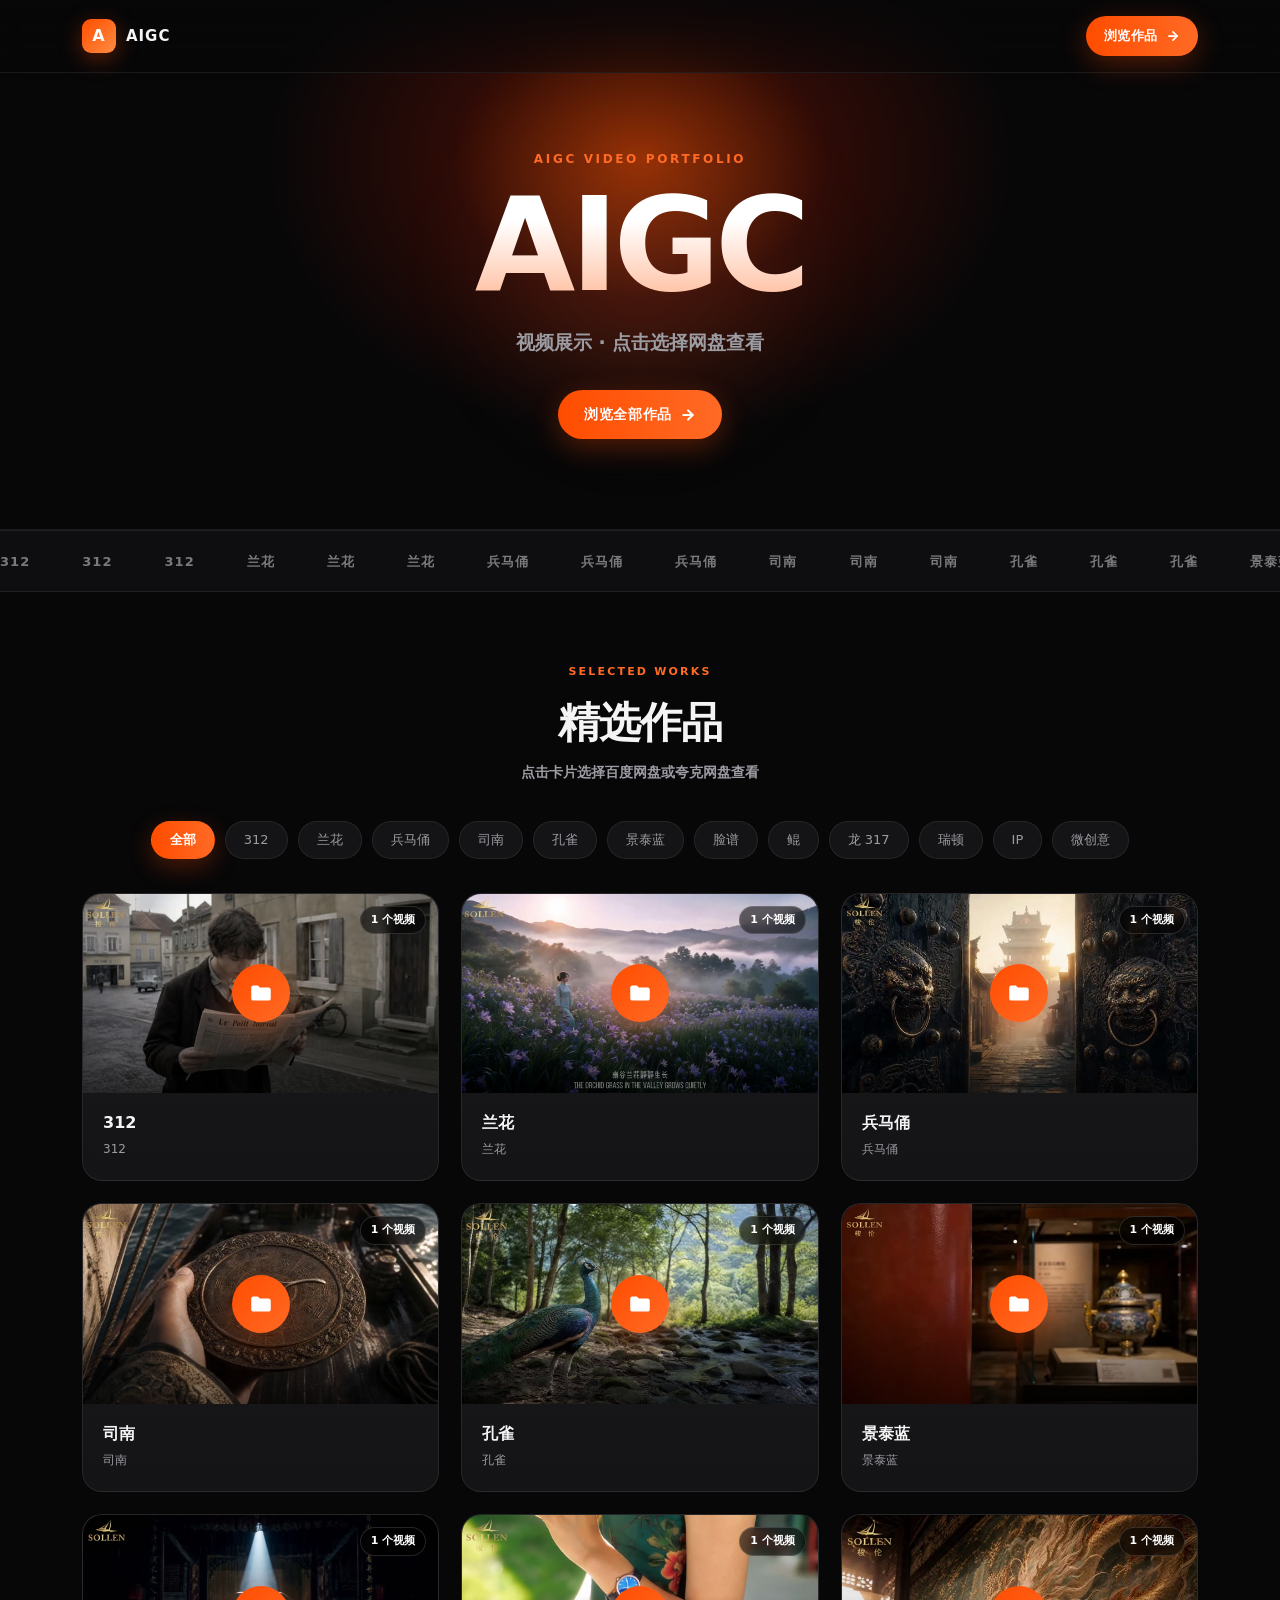
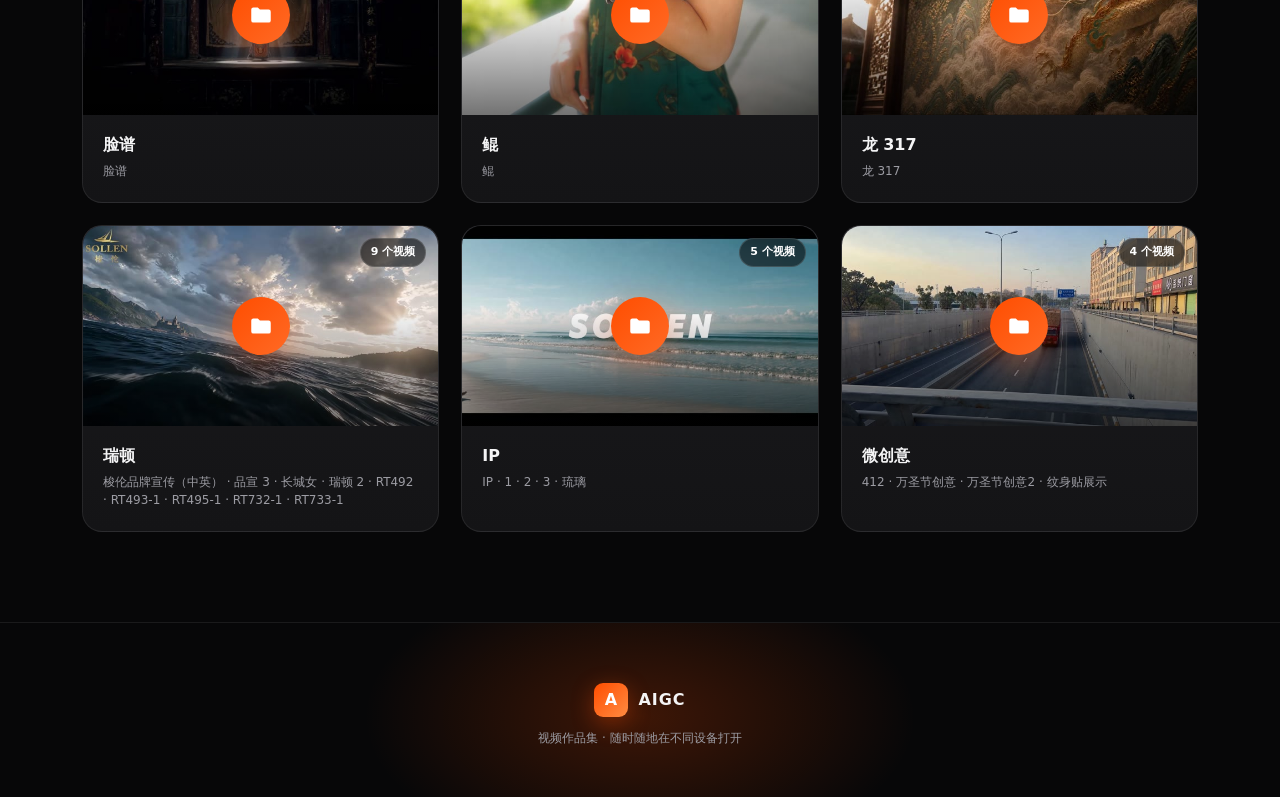
==== commit f6885199: "Add cloud drive selection dialog" ====
--- a/index.html
+++ b/index.html
@@ -46,7 +46,7 @@
       <div class="container">
         <p class="section-eyebrow">SELECTED WORKS</p>
         <h2 class="section-title">精选作品</h2>
-        <p class="section-desc">点击卡片进入项目文件夹，在夸克网盘中播放</p>
+        <p class="section-desc">点击卡片选择百度网盘或夸克网盘查看</p>
       </div>
     </div>
 
@@ -71,4 +71,4 @@
 
   <script src="js/app.js"></script>
 </body>
-</html>+</html>
--- a/css/style.css
+++ b/css/style.css
@@ -27,6 +27,8 @@
   line-height: 1.5;
   overflow-x: hidden;
 }
+
+body.dialog-open { overflow: hidden; }
 
 .container { max-width: 1160px; margin: 0 auto; padding: 0 22px; }
 
@@ -166,6 +168,7 @@
 .hero-subtitle {
   color: var(--text-dim);
   font-size: clamp(15px, 2.6vw, 19px);
+  font-weight: 600;
   margin-bottom: 34px;
 }
 
@@ -233,6 +236,7 @@
 .section-desc {
   color: var(--text-dim);
   font-size: 14px;
+  font-weight: 600;
 }
 
 /* ===== 筛选栏 ===== */
@@ -351,6 +355,18 @@
 }
 
 
+
+.video-cover-img {
+  position: absolute;
+  inset: 0;
+  width: 100%;
+  height: 100%;
+  object-fit: cover;
+  z-index: 0;
+  pointer-events: none;
+  background: var(--bg-soft);
+}
+
 .video-thumb::after {
   content: "";
   position: absolute;
@@ -463,6 +479,120 @@
 /* ===== 状态 / 工具类 ===== */
 .loading, .error { padding: 80px 0; text-align: center; color: var(--text-dim); }
 .error { color: #ff6b6b; }
+
+/* ===== 网盘选择弹窗 ===== */
+.pan-dialog[hidden] { display: none; }
+
+.pan-dialog {
+  position: fixed;
+  inset: 0;
+  z-index: 200;
+  display: grid;
+  place-items: center;
+  padding: 22px;
+  animation: fadeIn 0.18s ease;
+}
+
+.pan-dialog-backdrop {
+  position: absolute;
+  inset: 0;
+  background: rgba(0, 0, 0, 0.68);
+  backdrop-filter: blur(10px);
+}
+
+.pan-dialog-panel {
+  position: relative;
+  z-index: 1;
+  width: min(430px, 100%);
+  padding: 30px;
+  border: 1px solid rgba(255, 255, 255, 0.12);
+  border-radius: var(--radius-sm);
+  background: linear-gradient(180deg, rgba(26, 26, 29, 0.98), rgba(14, 14, 16, 0.98));
+  box-shadow: var(--shadow);
+  animation: popIn 0.2s ease;
+}
+
+.pan-dialog-close {
+  position: absolute;
+  top: 14px;
+  right: 14px;
+  width: 34px;
+  height: 34px;
+  border: 1px solid var(--border);
+  border-radius: 50%;
+  background: rgba(255, 255, 255, 0.06);
+  color: var(--text);
+  font-size: 22px;
+  line-height: 1;
+  cursor: pointer;
+}
+
+.pan-dialog-close:hover {
+  border-color: rgba(255, 77, 0, 0.45);
+  background: rgba(255, 77, 0, 0.12);
+}
+
+.pan-dialog-eyebrow {
+  color: var(--accent-soft);
+  font-size: 11px;
+  font-weight: 800;
+  letter-spacing: 0.18em;
+  margin-bottom: 8px;
+}
+
+.pan-dialog-title {
+  max-width: calc(100% - 42px);
+  font-size: 22px;
+  font-weight: 800;
+  line-height: 1.25;
+  margin-bottom: 10px;
+}
+
+.pan-dialog-copy {
+  color: var(--text-dim);
+  font-size: 14px;
+  margin-bottom: 22px;
+}
+
+.pan-dialog-actions {
+  display: grid;
+  grid-template-columns: 1fr 1fr;
+  gap: 12px;
+}
+
+.pan-option {
+  min-height: 48px;
+  border: 1px solid var(--border);
+  border-radius: var(--radius-sm);
+  color: #fff;
+  font-family: inherit;
+  font-size: 15px;
+  font-weight: 800;
+  cursor: pointer;
+  transition: transform 0.18s ease, box-shadow 0.18s ease, border-color 0.18s ease;
+}
+
+.pan-option.baidu {
+  background: linear-gradient(135deg, #2f74ff, #58a3ff);
+}
+
+.pan-option.quark {
+  background: linear-gradient(135deg, var(--accent), var(--accent-soft));
+}
+
+.pan-option:hover:not(:disabled),
+.pan-option:focus-visible:not(:disabled) {
+  transform: translateY(-2px);
+  border-color: rgba(255, 255, 255, 0.32);
+  box-shadow: 0 12px 28px rgba(0, 0, 0, 0.34);
+  outline: none;
+}
+
+.pan-option:disabled {
+  cursor: not-allowed;
+  opacity: 0.45;
+  background: var(--surface-2);
+}
 
 @keyframes fadeIn { from { opacity: 0; } to { opacity: 1; } }
 @keyframes popIn { from { opacity: 0; transform: translateY(10px) scale(0.98); } to { opacity: 1; transform: none; } }
@@ -479,5 +609,7 @@
   .video-grid { grid-template-columns: 1fr; gap: 16px; }
   .folder-icon { width: 50px; height: 50px; }
   .folder-icon svg { width: 22px; height: 22px; }
-}
-
+  .pan-dialog-panel { padding: 26px 20px 22px; }
+  .pan-dialog-actions { grid-template-columns: 1fr; }
+}
+
